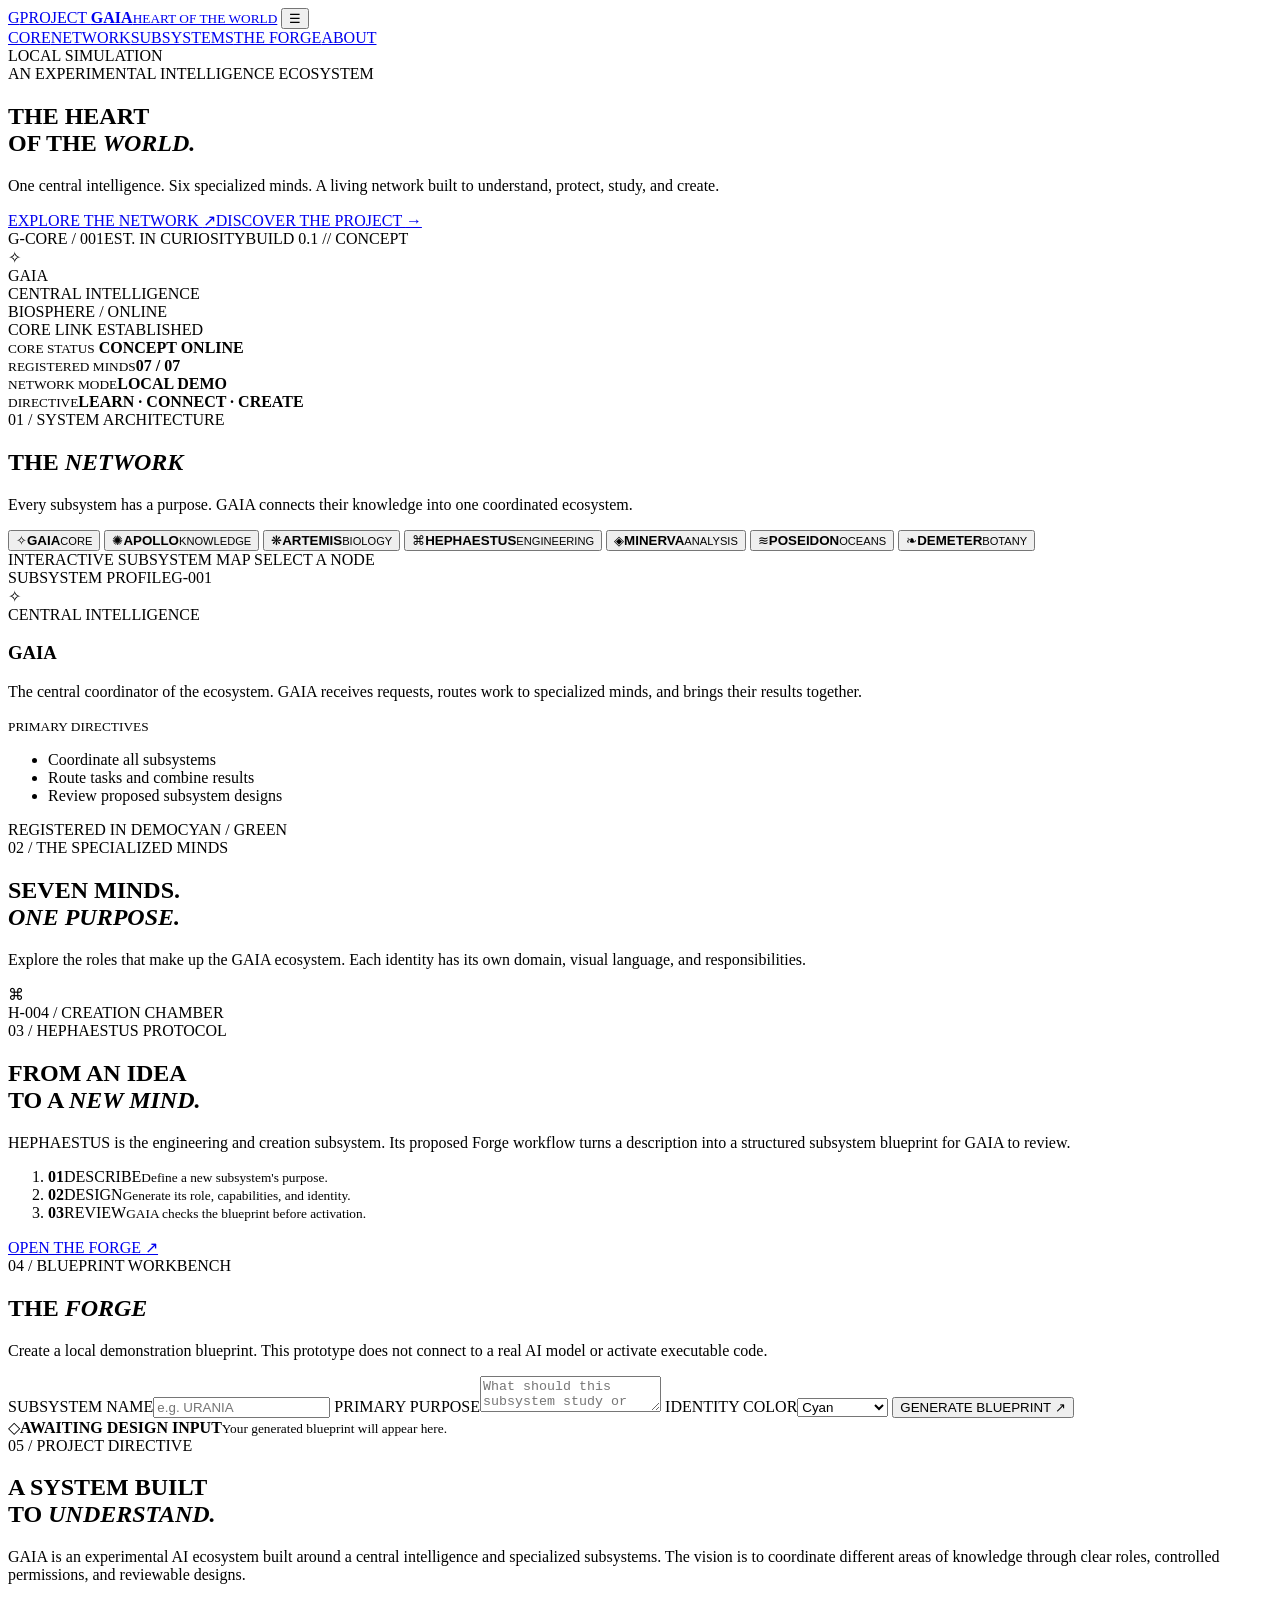
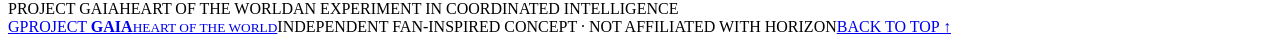
==== website/index.html @ 4f9da50a "Add GAIA immersive website interface" ====
<!doctype html>
<html lang="en">
<head>
  <meta charset="utf-8">
  <meta name="viewport" content="width=device-width, initial-scale=1">
  <meta name="theme-color" content="#07110f">
  <meta name="description" content="GAIA — Heart of the World. An experimental ecosystem of specialized artificial intelligences.">
  <title>GAIA // HEART OF THE WORLD</title>
  <link rel="stylesheet" href="styles.css">
</head>
<body>
  <div class="ambient ambient-a"></div><div class="ambient ambient-b"></div>
  <header class="topbar">
    <a class="brand" href="#home" aria-label="GAIA home"><span class="brand-mark">G</span><span>PROJECT <b>GAIA</b><small>HEART OF THE WORLD</small></span></a>
    <button class="menu-toggle" id="menuToggle" aria-label="Toggle navigation">☰</button>
    <nav id="nav">
      <a href="#core">CORE</a><a href="#network">NETWORK</a><a href="#subsystems">SUBSYSTEMS</a><a href="#forge">THE FORGE</a><a href="#about">ABOUT</a>
    </nav>
    <div class="top-status"><i></i> LOCAL SIMULATION</div>
  </header>

  <main id="home">
    <section class="hero">
      <div class="hero-copy">
        <div class="eyebrow"><span></span> AN EXPERIMENTAL INTELLIGENCE ECOSYSTEM</div>
        <h1>THE HEART<br>OF THE <em>WORLD.</em></h1>
        <p class="hero-text">One central intelligence. Six specialized minds. A living network built to understand, protect, study, and create.</p>
        <div class="hero-actions"><a class="btn btn-primary" href="#network">EXPLORE THE NETWORK <span>↗</span></a><a class="text-link" href="#about">DISCOVER THE PROJECT <span>→</span></a></div>
        <div class="hero-foot"><span>G-CORE / 001</span><span>EST. IN CURIOSITY</span><span>BUILD 0.1 // CONCEPT</span></div>
      </div>
      <div class="core-visual" id="core">
        <div class="orbit orbit-one"></div><div class="orbit orbit-two"></div><div class="orbit orbit-three"></div>
        <div class="core-rings"><div class="core-glyph">✧</div><div class="core-word">GAIA</div><div class="core-sub">CENTRAL INTELLIGENCE</div></div>
        <div class="orbit-label label-top">BIOSPHERE / ONLINE</div><div class="orbit-label label-bottom">CORE LINK ESTABLISHED</div>
        <span class="spark spark-one"></span><span class="spark spark-two"></span><span class="spark spark-three"></span>
      </div>
    </section>

    <section class="status-strip" aria-label="Demonstration status">
      <div><small>CORE STATUS</small><b><i class="live-dot"></i> CONCEPT ONLINE</b></div>
      <div><small>REGISTERED MINDS</small><b>07 <span>/ 07</span></b></div>
      <div><small>NETWORK MODE</small><b>LOCAL DEMO</b></div>
      <div><small>DIRECTIVE</small><b>LEARN · CONNECT · CREATE</b></div>
    </section>

    <section class="section network-section" id="network">
      <div class="section-heading"><div><div class="eyebrow">01 / SYSTEM ARCHITECTURE</div><h2>THE <em>NETWORK</em></h2></div><p>Every subsystem has a purpose. GAIA connects their knowledge into one coordinated ecosystem.</p></div>
      <div class="network-layout">
        <div class="network-map">
          <div class="network-lines"></div>
          <button class="node node-gaia selected" data-ai="gaia"><span class="node-symbol">✧</span><b>GAIA</b><small>CORE</small></button>
          <button class="node node-apollo" data-ai="apollo"><span class="node-symbol">✺</span><b>APOLLO</b><small>KNOWLEDGE</small></button>
          <button class="node node-artemis" data-ai="artemis"><span class="node-symbol">❋</span><b>ARTEMIS</b><small>BIOLOGY</small></button>
          <button class="node node-hephaestus" data-ai="hephaestus"><span class="node-symbol">⌘</span><b>HEPHAESTUS</b><small>ENGINEERING</small></button>
          <button class="node node-minerva" data-ai="minerva"><span class="node-symbol">◈</span><b>MINERVA</b><small>ANALYSIS</small></button>
          <button class="node node-poseidon" data-ai="poseidon"><span class="node-symbol">≋</span><b>POSEIDON</b><small>OCEANS</small></button>
          <button class="node node-demeter" data-ai="demeter"><span class="node-symbol">❧</span><b>DEMETER</b><small>BOTANY</small></button>
          <div class="map-caption">INTERACTIVE SUBSYSTEM MAP <span>SELECT A NODE</span></div>
        </div>
        <aside class="intel-panel" id="intelPanel">
          <div class="panel-top"><span>SUBSYSTEM PROFILE</span><span class="panel-index">G-001</span></div>
          <div class="profile-symbol" id="profileSymbol">✧</div>
          <div class="profile-kicker" id="profileKicker">CENTRAL INTELLIGENCE</div>
          <h3 id="profileName">GAIA</h3>
          <p id="profileDescription">The central coordinator of the ecosystem. GAIA receives requests, routes work to specialized minds, and brings their results together.</p>
          <div class="profile-divider"></div>
          <small class="cap-label">PRIMARY DIRECTIVES</small>
          <ul id="profileCapabilities"><li>Coordinate all subsystems</li><li>Route tasks and combine results</li><li>Review proposed subsystem designs</li></ul>
          <div class="panel-foot"><span><i class="live-dot"></i> REGISTERED IN DEMO</span><span id="profileColor">CYAN / GREEN</span></div>
        </aside>
      </div>
    </section>

    <section class="section roster-section" id="subsystems">
      <div class="section-heading"><div><div class="eyebrow">02 / THE SPECIALIZED MINDS</div><h2>SEVEN MINDS.<br><em>ONE PURPOSE.</em></h2></div><p>Explore the roles that make up the GAIA ecosystem. Each identity has its own domain, visual language, and responsibilities.</p></div>
      <div class="roster-grid" id="rosterGrid"></div>
    </section>

    <section class="forge-section" id="forge">
      <div class="forge-art"><div class="forge-ring"></div><div class="forge-core">⌘</div><div class="forge-tag">H-004 / CREATION CHAMBER</div></div>
      <div class="forge-copy"><div class="eyebrow">03 / HEPHAESTUS PROTOCOL</div><h2>FROM AN IDEA<br>TO A <em>NEW MIND.</em></h2>
        <p>HEPHAESTUS is the engineering and creation subsystem. Its proposed Forge workflow turns a description into a structured subsystem blueprint for GAIA to review.</p>
        <ol class="forge-steps"><li><b>01</b><span>DESCRIBE</span><small>Define a new subsystem's purpose.</small></li><li><b>02</b><span>DESIGN</span><small>Generate its role, capabilities, and identity.</small></li><li><b>03</b><span>REVIEW</span><small>GAIA checks the blueprint before activation.</small></li></ol>
        <a class="btn btn-primary" href="#forge-console">OPEN THE FORGE <span>↗</span></a>
      </div>
    </section>

    <section class="section forge-console-section" id="forge-console">
      <div class="section-heading"><div><div class="eyebrow">04 / BLUEPRINT WORKBENCH</div><h2>THE <em>FORGE</em></h2></div><p>Create a local demonstration blueprint. This prototype does not connect to a real AI model or activate executable code.</p></div>
      <form class="forge-form" id="forgeForm">
        <label>SUBSYSTEM NAME<input id="aiName" maxlength="28" placeholder="e.g. URANIA" required></label>
        <label>PRIMARY PURPOSE<textarea id="aiPurpose" maxlength="240" placeholder="What should this subsystem study or manage?" required></textarea></label>
        <label>IDENTITY COLOR<select id="aiColor"><option value="cyan">Cyan</option><option value="green">Emerald</option><option value="gold">Gold</option><option value="violet">Violet</option><option value="blue">Ocean blue</option><option value="copper">Copper</option></select></label>
        <button class="btn btn-primary" type="submit">GENERATE BLUEPRINT <span>↗</span></button>
      </form>
      <div class="blueprint" id="blueprint"><div class="blueprint-empty"><span>◇</span><b>AWAITING DESIGN INPUT</b><small>Your generated blueprint will appear here.</small></div></div>
    </section>

    <section class="section about-section" id="about"><div class="eyebrow">05 / PROJECT DIRECTIVE</div><h2>A SYSTEM BUILT<br>TO <em>UNDERSTAND.</em></h2><p>GAIA is an experimental AI ecosystem built around a central intelligence and specialized subsystems. The vision is to coordinate different areas of knowledge through clear roles, controlled permissions, and reviewable designs.</p><div class="about-note"><span>PROJECT GAIA</span><span>HEART OF THE WORLD</span><span>AN EXPERIMENT IN COORDINATED INTELLIGENCE</span></div></section>
  </main>
  <footer><a class="brand" href="#home"><span class="brand-mark">G</span><span>PROJECT <b>GAIA</b><small>HEART OF THE WORLD</small></span></a><span>INDEPENDENT FAN-INSPIRED CONCEPT · NOT AFFILIATED WITH HORIZON</span><a href="#home">BACK TO TOP ↑</a></footer>
  <script src="app.js"></script>
</body>
</html>
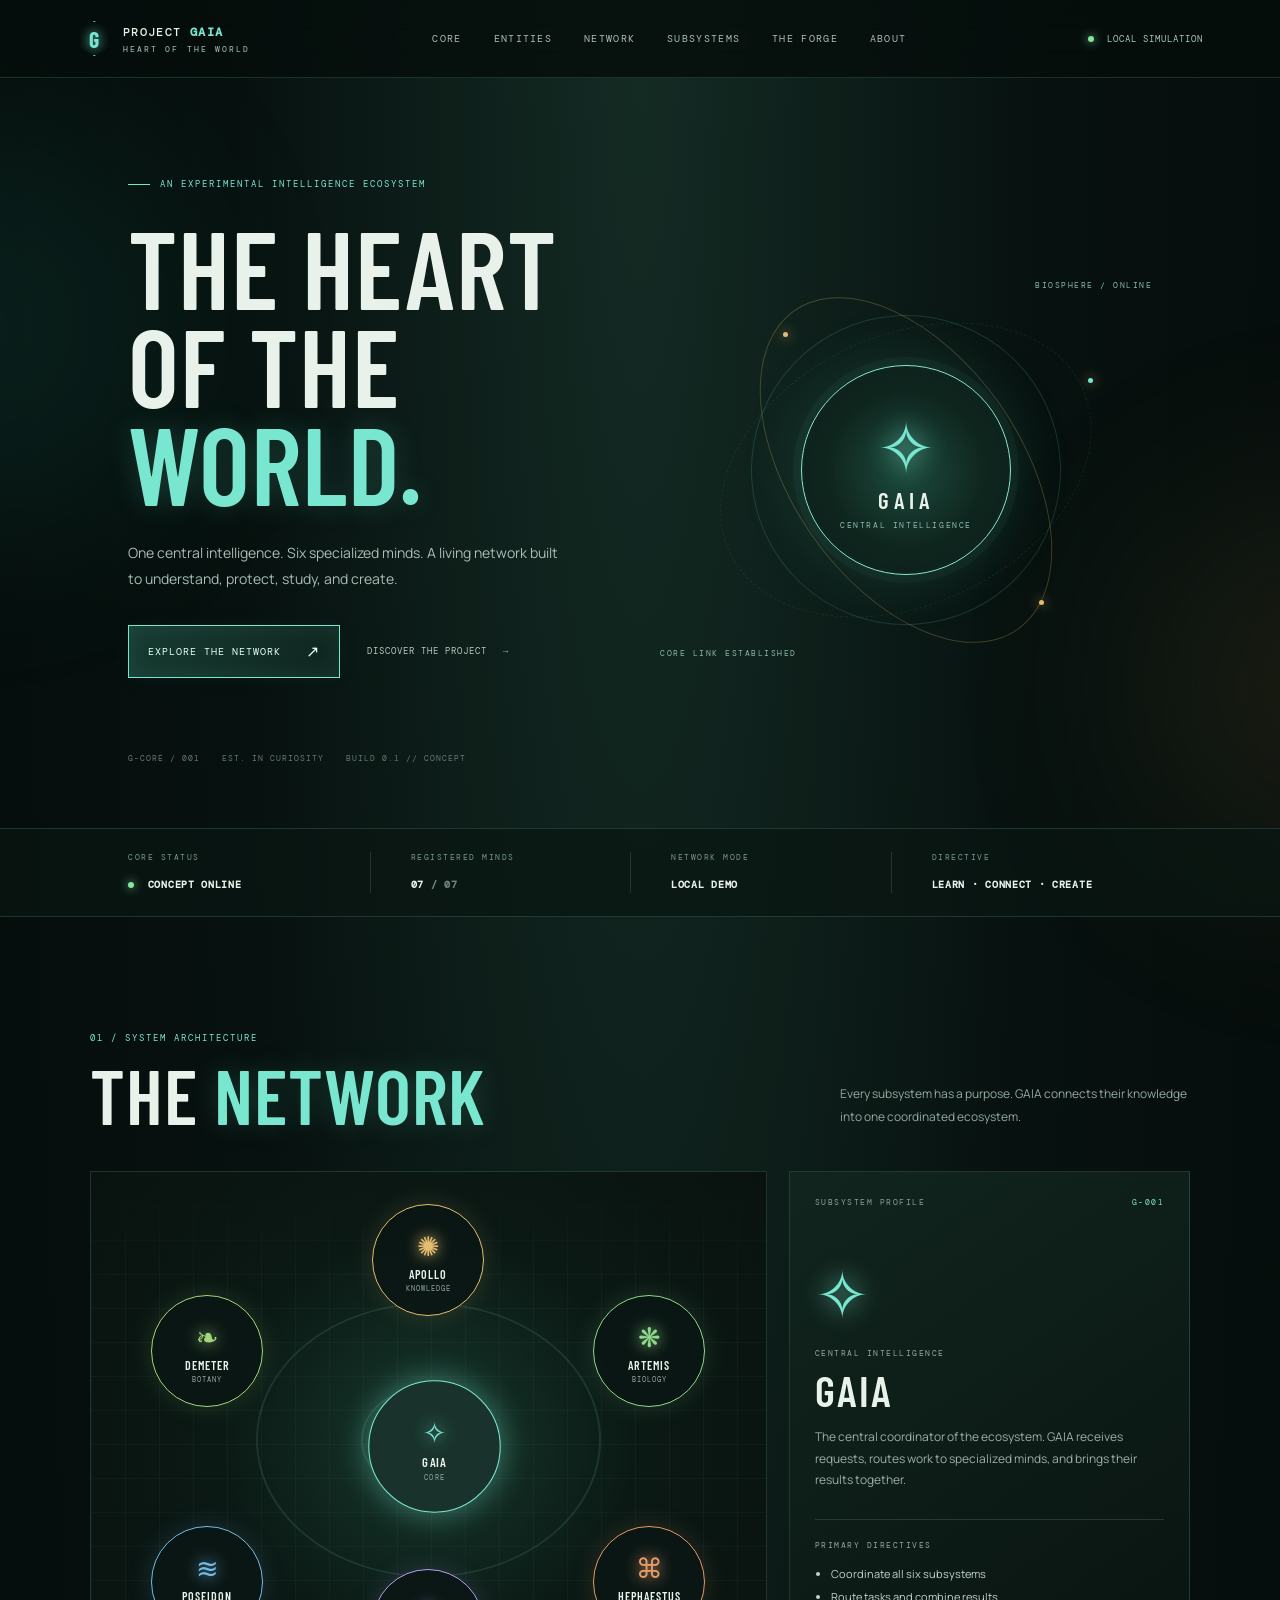
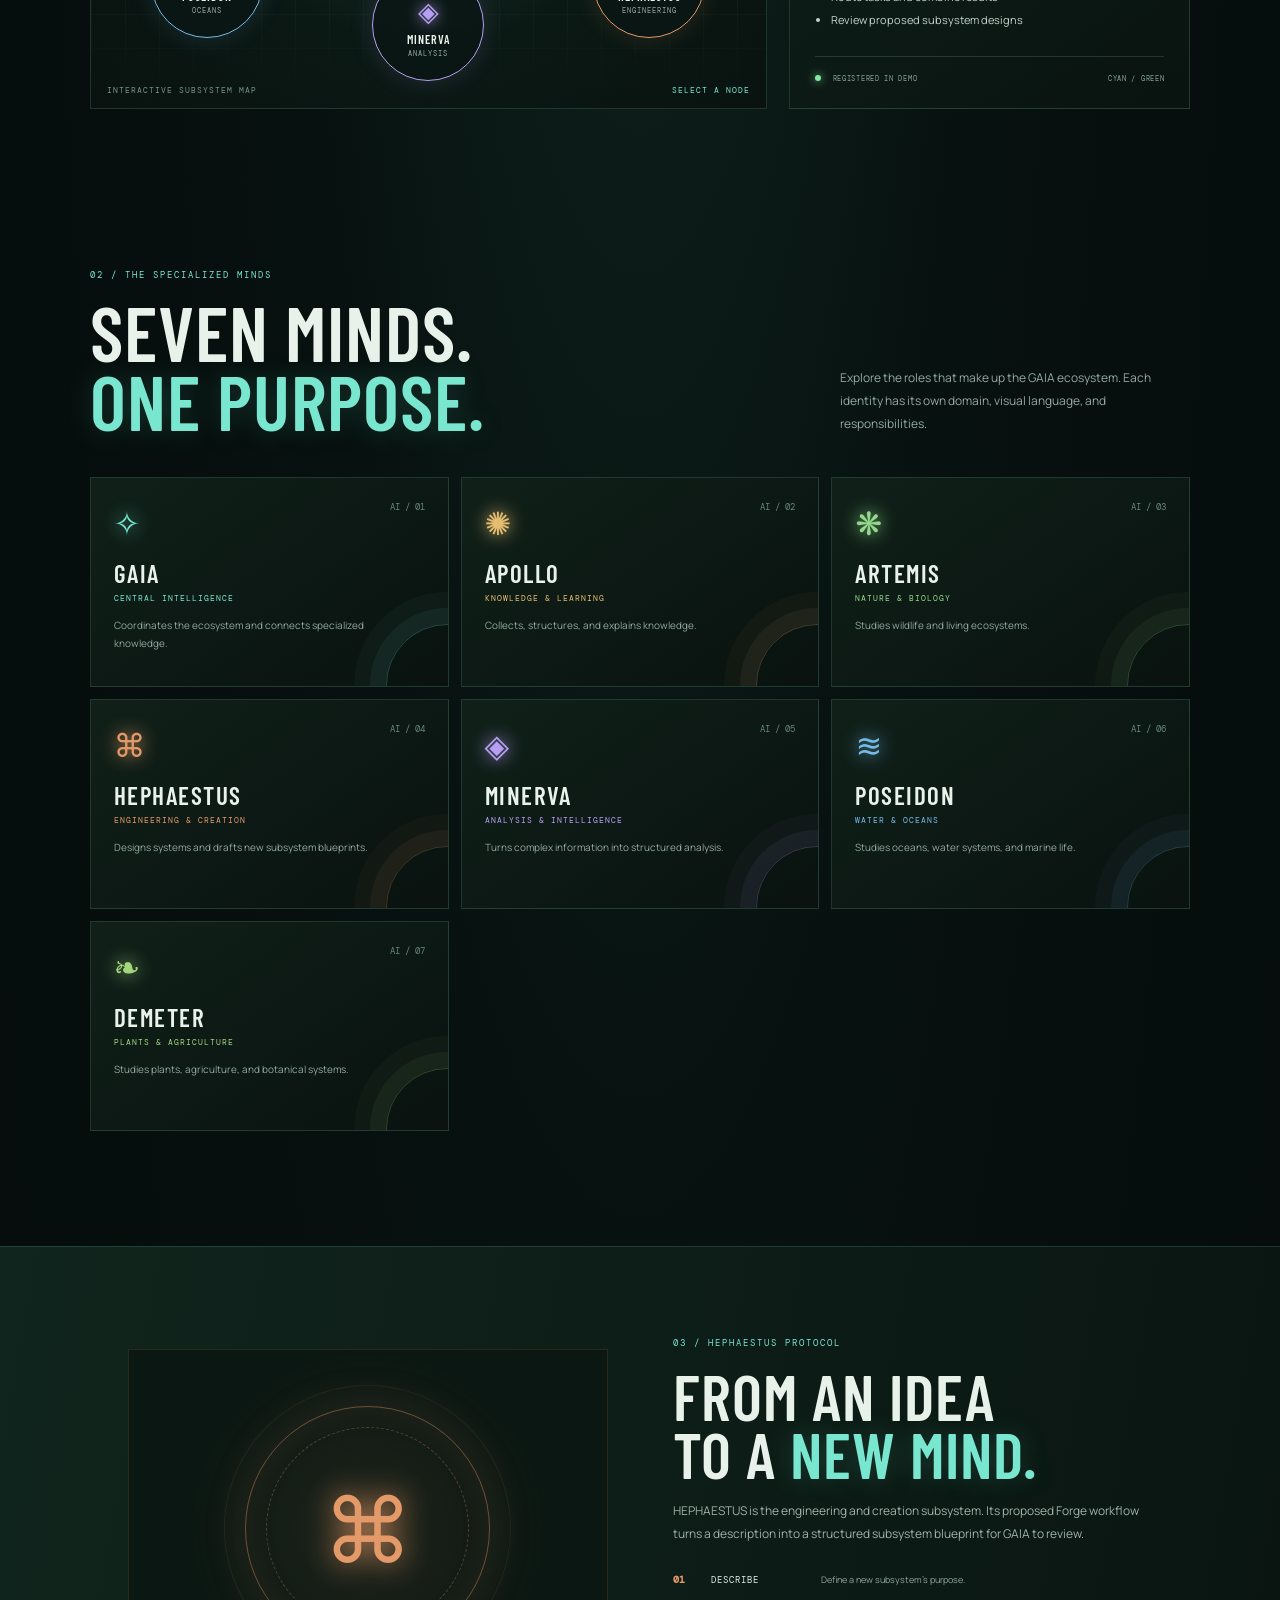
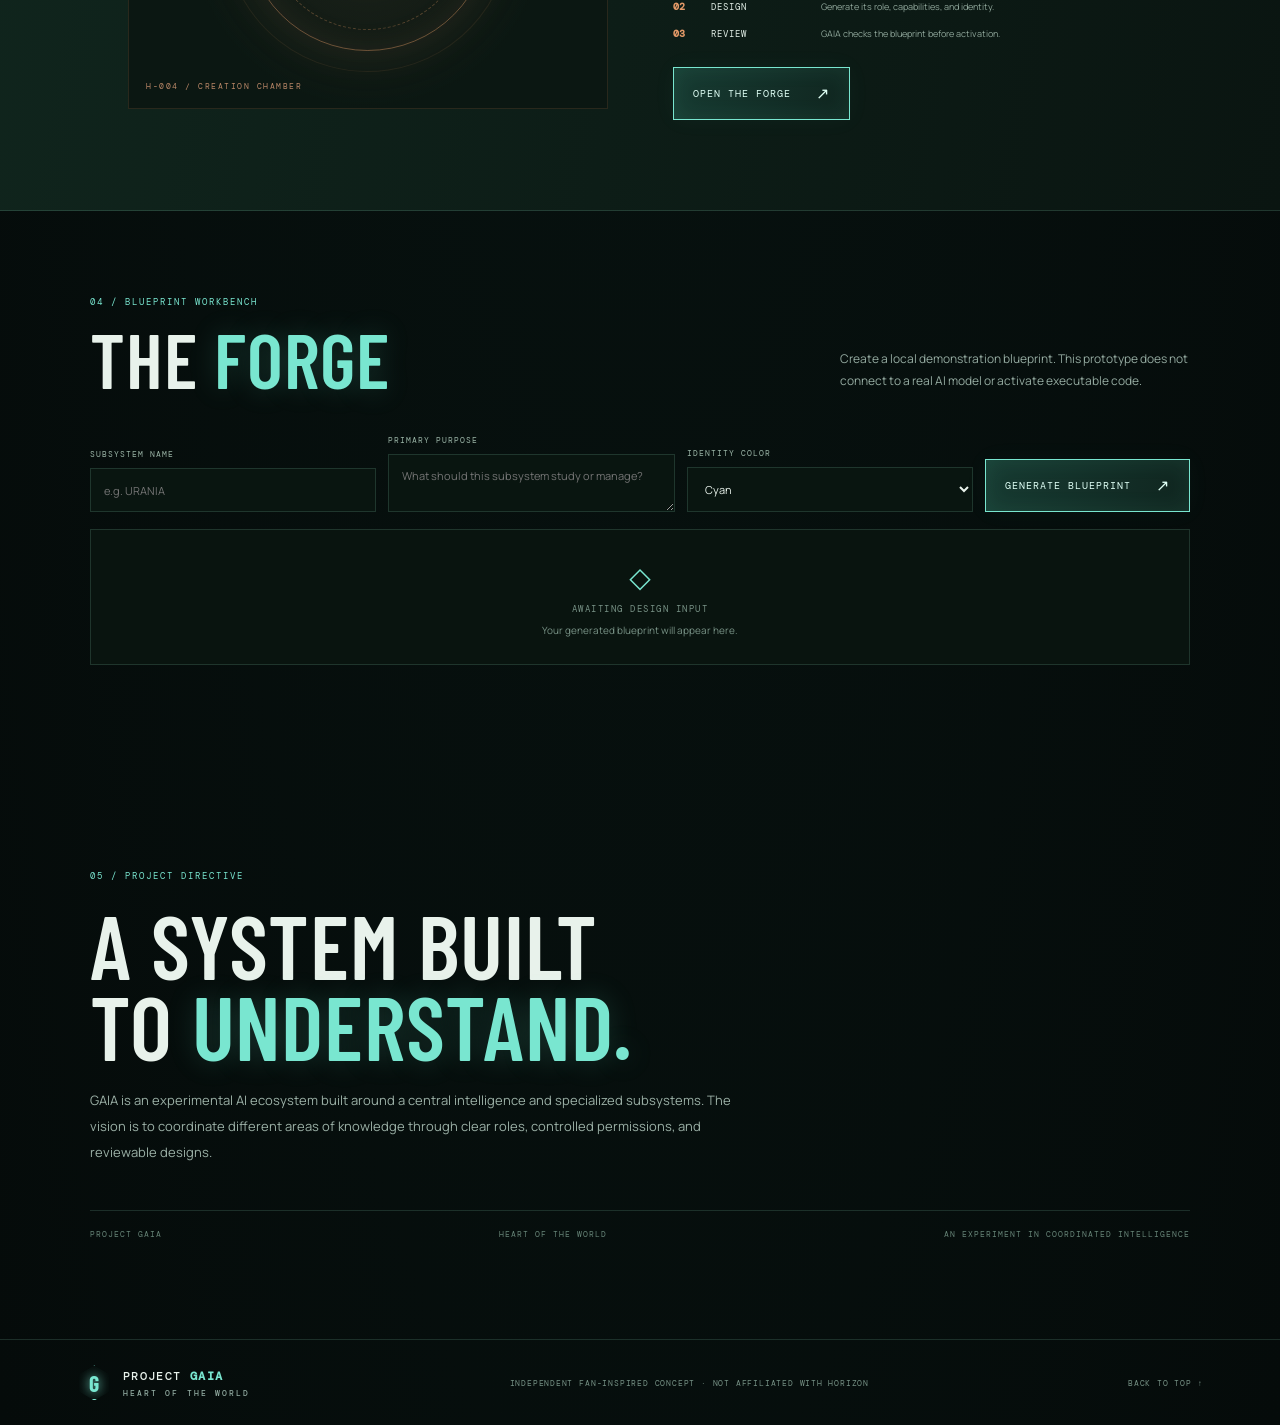
==== commit f87a650b: "Link entity registry from GAIA command center" ====
--- a/website/index.html
+++ b/website/index.html
@@ -14,7 +14,7 @@
     <a class="brand" href="#home" aria-label="GAIA home"><span class="brand-mark">G</span><span>PROJECT <b>GAIA</b><small>HEART OF THE WORLD</small></span></a>
     <button class="menu-toggle" id="menuToggle" aria-label="Toggle navigation">☰</button>
     <nav id="nav">
-      <a href="#core">CORE</a><a href="#network">NETWORK</a><a href="#subsystems">SUBSYSTEMS</a><a href="#forge">THE FORGE</a><a href="#about">ABOUT</a>
+      <a href="#core">CORE</a><a href="entities.html">ENTITIES</a><a href="#network">NETWORK</a><a href="#subsystems">SUBSYSTEMS</a><a href="#forge">THE FORGE</a><a href="#about">ABOUT</a>
     </nav>
     <div class="top-status"><i></i> LOCAL SIMULATION</div>
   </header>
--- a/website/styles.css
+++ b/website/styles.css
@@ -0,0 +1,14 @@
+@import url('https://fonts.googleapis.com/css2?family=Barlow+Condensed:wght@400;500;600;700;800&family=DM+Mono:wght@400;500&family=Manrope:wght@400;500;600;700;800&display=swap');
+:root{--bg:#07110f;--panel:#0c1916;--line:rgba(135,205,179,.18);--muted:#91aaa0;--text:#e8f2eb;--cyan:#79e6d0;--green:#91d98b;--gold:#e5bd70;--violet:#b7a0f3;--blue:#76bce8;--copper:#e49a68}
+*{box-sizing:border-box}html{scroll-behavior:smooth;scroll-padding-top:90px}body{margin:0;background:radial-gradient(ellipse at 50% 0%,#142b24 0%,var(--bg) 45%,#050b0a 100%);color:var(--text);font-family:Manrope,system-ui,sans-serif;overflow-x:hidden}a{color:inherit;text-decoration:none}button,input,textarea,select{font:inherit}.ambient{position:fixed;pointer-events:none;width:380px;height:380px;border-radius:50%;filter:blur(110px);opacity:.12;z-index:-1}.ambient-a{background:#28b69c;top:15%;left:-220px}.ambient-b{background:#b08c48;right:-240px;top:55%}.topbar{height:78px;padding:0 clamp(18px,6vw,90px);display:flex;align-items:center;justify-content:space-between;border-bottom:1px solid var(--line);background:rgba(5,14,12,.82);backdrop-filter:blur(16px);position:sticky;top:0;z-index:20}.brand{display:flex;align-items:center;gap:11px;font:500 12px 'DM Mono',monospace;letter-spacing:1.4px}.brand b{color:var(--cyan)}.brand small{display:block;font-size:8px;color:var(--muted);letter-spacing:2.1px;margin-top:4px}.brand-mark{width:35px;height:35px;border:1px solid var(--cyan);color:var(--cyan);display:grid;place-items:center;clip-path:polygon(50% 0,93% 25%,93% 75%,50% 100%,7% 75%,7% 25%);font:700 22px 'Barlow Condensed';text-shadow:0 0 12px var(--cyan)}nav{display:flex;gap:clamp(14px,2.5vw,36px)}nav a,.top-status,.eyebrow,.hero-foot,.status-strip small,.status-strip b,.panel-top,.cap-label,.panel-foot,.map-caption,.forge-tag,.forge-steps,.about-note,footer>span,footer>a:last-child{font-family:'DM Mono',monospace}nav a{font-size:10px;letter-spacing:1.3px;color:#a9beb4;transition:.2s}nav a:hover,.text-link:hover{color:var(--cyan)}.top-status{font-size:9px;color:#a8c7b9;letter-spacing:1px}.top-status i,.live-dot{display:inline-block;width:6px;height:6px;border-radius:50%;background:#85e6a0;box-shadow:0 0 10px #85e6a0;margin-right:7px}.menu-toggle{display:none;background:none;color:var(--cyan);border:1px solid var(--line);padding:8px 11px}
+.hero{min-height:620px;padding:100px clamp(22px,10vw,150px) 65px;display:grid;grid-template-columns:1fr 1fr;align-items:center;gap:40px;max-width:1500px;margin:auto}.eyebrow{font-size:9px;letter-spacing:2px;color:var(--cyan);display:flex;align-items:center;gap:10px}.eyebrow>span{width:22px;height:1px;background:var(--cyan)}h1,h2,h3,p{margin-top:0}h1,h2{font-family:'Barlow Condensed',sans-serif;font-weight:600;letter-spacing:1px;line-height:.9}h1{font-size:clamp(65px,8.5vw,120px);margin:28px 0}h1 em,h2 em{font-style:normal;color:var(--cyan);text-shadow:0 0 28px #65d8bd35}.hero-text{max-width:440px;color:#a9bdb4;font-size:14px;line-height:1.9}.hero-actions{display:flex;align-items:center;gap:27px;margin-top:32px;flex-wrap:wrap}.btn{display:inline-flex;align-items:center;gap:25px;padding:15px 19px;border:1px solid var(--cyan);font:10px 'DM Mono',monospace;letter-spacing:1px;cursor:pointer;transition:.25s}.btn-primary{background:linear-gradient(110deg,#173b32,#10251f);color:#dffff5;box-shadow:inset 0 0 22px #58d5b31a,0 0 24px #58d5b30b}.btn:hover{background:#1e4b3e;box-shadow:0 0 25px #65d8bd30;transform:translateY(-2px)}.btn span{font-size:16px}.text-link{font:9px 'DM Mono';letter-spacing:1px;color:#b5c9bf}.text-link span{color:var(--cyan);padding-left:8px}.hero-foot{display:flex;gap:22px;margin-top:75px;color:#617b70;font-size:8px;letter-spacing:1px;flex-wrap:wrap}
+.core-visual{height:420px;display:grid;place-items:center;position:relative}.orbit{position:absolute;border:1px solid #75d9be2b;border-radius:50%;transform:rotate(-25deg)}.orbit-one{width:310px;height:310px}.orbit-two{width:390px;height:230px;border-color:#d5b46d45;transform:rotate(55deg)}.orbit-three{width:270px;height:390px;transform:rotate(65deg);border-style:dashed;opacity:.6}.core-rings{width:210px;height:210px;border:1px solid #8ce9d1;outline:8px solid #70d9bd0b;border-radius:50%;display:flex;flex-direction:column;align-items:center;justify-content:center;background:radial-gradient(circle,#1d4b3d 0%,#0b1b16 68%);box-shadow:0 0 65px #4de2bd26,inset 0 0 35px #6de4c31a;z-index:2}.core-glyph{font-size:70px;color:var(--cyan);line-height:1;text-shadow:0 0 25px var(--cyan)}.core-word{font:600 23px 'Barlow Condensed';letter-spacing:5px;margin-top:5px}.core-sub{font:8px 'DM Mono';letter-spacing:1.6px;color:#8dbbae;margin-top:6px}.orbit-label{position:absolute;font:8px 'DM Mono';letter-spacing:1.5px;color:#8bb7a7}.label-top{top:20px;right:0}.label-bottom{bottom:22px;left:0}.spark{position:absolute;width:5px;height:5px;background:var(--gold);border-radius:50%;box-shadow:0 0 12px var(--gold)}.spark-one{top:17%;left:25%}.spark-two{bottom:18%;right:22%}.spark-three{top:28%;right:12%;background:var(--cyan)}
+.status-strip{border-block:1px solid var(--line);display:grid;grid-template-columns:repeat(4,1fr);padding:23px clamp(22px,10vw,150px);background:#0a1713b8;gap:18px}.status-strip div{border-right:1px solid var(--line);padding-left:22px}.status-strip div:first-child{padding-left:0}.status-strip div:last-child{border:0}.status-strip small{display:block;font-size:8px;color:#79988a;letter-spacing:1.5px;margin-bottom:9px}.status-strip b{font-size:10px;letter-spacing:.7px}.status-strip b span{color:#71877e}
+.section{max-width:1300px;margin:auto;padding:115px clamp(22px,7vw,90px)}.section-heading{display:flex;justify-content:space-between;align-items:end;gap:30px;margin-bottom:42px}.section-heading h2,.forge-copy h2,.about-section h2{font-size:clamp(48px,6vw,78px);margin:16px 0 0}.section-heading>p{max-width:350px;color:#94aaa0;font-size:12px;line-height:1.9;margin:0}.network-layout{display:grid;grid-template-columns:1.35fr .8fr;gap:22px}.network-map{min-height:520px;position:relative;border:1px solid var(--line);background:radial-gradient(circle at center,#16372b 0%,#0b1915 48%,#09120f 100%);overflow:hidden}.network-map:before{content:"";position:absolute;inset:0;background-image:linear-gradient(#9bdfbd0a 1px,transparent 1px),linear-gradient(90deg,#9bdfbd0a 1px,transparent 1px);background-size:34px 34px;mask-image:linear-gradient(transparent,#000 20%,#000 80%,transparent)}.network-lines{position:absolute;inset:15%;background:repeating-radial-gradient(ellipse at center,transparent 0 65px,#7dd8bd20 66px 67px,transparent 68px 105px);border-radius:50%}.node{position:absolute;z-index:2;width:112px;height:112px;border:1px solid var(--node);border-radius:50%;background:#0a1714e8;color:var(--text);display:flex;flex-direction:column;align-items:center;justify-content:center;gap:3px;cursor:pointer;box-shadow:0 0 24px color-mix(in srgb,var(--node),transparent 85%);transition:.25s}.node:hover,.node.selected{background:color-mix(in srgb,var(--node),#08130f 85%);box-shadow:0 0 30px color-mix(in srgb,var(--node),transparent 55%);transform:scale(1.06)}.node-symbol{font-size:27px;color:var(--node);text-shadow:0 0 15px var(--node)}.node b{font:600 12px 'Barlow Condensed';letter-spacing:1px}.node small{font:7px 'DM Mono';letter-spacing:1px;color:#94aaa0}.node-gaia{--node:var(--cyan);left:calc(50% - 56px);top:calc(50% - 56px);width:125px;height:125px}.node-apollo{--node:var(--gold);left:calc(50% - 56px);top:6%}.node-artemis{--node:var(--green);right:9%;top:23%}.node-hephaestus{--node:var(--copper);right:9%;bottom:13%}.node-minerva{--node:var(--violet);left:calc(50% - 56px);bottom:5%}.node-poseidon{--node:var(--blue);left:9%;bottom:13%}.node-demeter{--node:#a4d77c;left:9%;top:23%}.map-caption{position:absolute;bottom:13px;left:16px;right:16px;display:flex;justify-content:space-between;font-size:8px;letter-spacing:1px;color:#739487}.map-caption span{color:var(--cyan)}.intel-panel{border:1px solid var(--line);background:linear-gradient(145deg,#11251e,#09130f);padding:25px;display:flex;flex-direction:column;min-height:520px}.panel-top{font-size:8px;letter-spacing:1.5px;color:#86a497;display:flex;justify-content:space-between}.panel-index{color:var(--cyan)}.profile-symbol{font-size:65px;color:var(--cyan);margin:42px 0 10px;text-shadow:0 0 25px currentColor}.profile-kicker,.cap-label{font:8px 'DM Mono';letter-spacing:1.5px;color:#91a99e}.intel-panel h3{font:600 43px 'Barlow Condensed';letter-spacing:2px;margin:6px 0 10px}.intel-panel>p{font-size:12px;color:#9bb0a6;line-height:1.8}.profile-divider{height:1px;background:var(--line);margin:16px 0 20px}.intel-panel ul{padding-left:16px;color:#c2d4ca;font-size:11px;line-height:2.1;margin:12px 0 25px}.panel-foot{margin-top:auto;border-top:1px solid var(--line);padding-top:17px;display:flex;justify-content:space-between;gap:8px;font-size:7px;letter-spacing:.7px;color:#85a397}
+.roster-section{padding-top:45px}.roster-grid{display:grid;grid-template-columns:repeat(3,1fr);gap:12px}.ai-card{--accent:var(--cyan);position:relative;border:1px solid var(--line);background:linear-gradient(145deg,#102019,#09120f);padding:23px;min-height:210px;cursor:pointer;transition:.25s;overflow:hidden}.ai-card:after{content:"";position:absolute;width:120px;height:120px;border:1px solid color-mix(in srgb,var(--accent),transparent 75%);border-radius:50%;right:-60px;bottom:-60px;box-shadow:0 0 0 16px color-mix(in srgb,var(--accent),transparent 94%),0 0 0 32px color-mix(in srgb,var(--accent),transparent 97%)}.ai-card:hover{border-color:var(--accent);transform:translateY(-4px);background:#12271e}.ai-card .card-symbol{font-size:32px;color:var(--accent);text-shadow:0 0 18px var(--accent)}.ai-card .card-number{float:right;font:9px 'DM Mono';color:#68877a}.ai-card h3{font:600 25px 'Barlow Condensed';letter-spacing:1.5px;margin:13px 0 5px}.ai-card .card-role{font:8px 'DM Mono';letter-spacing:1px;color:var(--accent)}.ai-card p{font-size:10px;line-height:1.8;color:#91a99e;margin:13px 0 0;max-width:280px}
+.forge-section{border-block:1px solid var(--line);background:linear-gradient(100deg,#10251d,#0a1511);padding:90px clamp(22px,10vw,150px);display:grid;grid-template-columns:1fr 1fr;align-items:center;gap:65px}.forge-art{height:360px;display:grid;place-items:center;position:relative;border:1px solid #d98c5a25;background:radial-gradient(circle,#412a1d55,#0b1712 60%)}.forge-ring{position:absolute;width:245px;height:245px;border:1px solid #e49a6870;border-radius:50%;box-shadow:0 0 50px #e49a6818,inset 0 0 30px #e49a6818}.forge-ring:before,.forge-ring:after{content:"";position:absolute;inset:20px;border:1px dashed #e49a684d;border-radius:50%;transform:rotate(45deg)}.forge-ring:after{inset:-22px;border-style:solid;opacity:.3;transform:rotate(-30deg)}.forge-core{font-size:90px;color:var(--copper);text-shadow:0 0 30px #e49a68;z-index:1}.forge-tag{position:absolute;bottom:17px;left:17px;color:#b98767;font-size:8px;letter-spacing:1.5px}.forge-copy h2{font-size:clamp(48px,5vw,70px);margin:18px 0}.forge-copy>p{font-size:12px;line-height:1.9;color:#9eb3a8;max-width:490px}.forge-steps{list-style:none;padding:0;margin:27px 0;display:grid;gap:14px}.forge-steps li{display:grid;grid-template-columns:28px 100px 1fr;align-items:center;gap:10px}.forge-steps b{color:var(--copper);font-size:10px}.forge-steps span{font-size:9px;color:#e1eee6;letter-spacing:1px}.forge-steps small{font:9px Manrope;color:#8fa69a}
+.forge-console-section{padding-top:85px}.forge-form{display:grid;grid-template-columns:1fr 1fr 1fr auto;gap:12px;align-items:end}.forge-form label{display:grid;gap:9px;font:8px 'DM Mono';letter-spacing:1px;color:#9bb5a7}.forge-form input,.forge-form textarea,.forge-form select{width:100%;background:#091510;border:1px solid var(--line);color:var(--text);padding:13px;outline:none;font:11px Manrope;min-height:44px}.forge-form textarea{resize:vertical;min-height:44px}.forge-form input:focus,.forge-form textarea:focus,.forge-form select:focus{border-color:var(--cyan)}.forge-form .btn{white-space:nowrap}.blueprint{margin-top:17px;border:1px solid var(--line);background:#09140f;min-height:135px;padding:22px}.blueprint-empty{display:flex;flex-direction:column;align-items:center;justify-content:center;min-height:90px;color:#789286;gap:8px}.blueprint-empty span{font-size:28px;color:var(--cyan)}.blueprint-empty b{font:9px 'DM Mono';letter-spacing:1.5px}.blueprint-empty small{font-size:10px}.blueprint-result{display:grid;grid-template-columns:1fr 2fr;gap:20px}.blueprint-result h3{font:600 26px 'Barlow Condensed';margin:6px 0;color:var(--cyan)}.blueprint-result p,.blueprint-result li{font-size:11px;color:#a9bdb3;line-height:1.8}.blueprint-result ul{margin:5px 0;padding-left:17px}.blueprint-result small{font:8px 'DM Mono';color:#7b998b;letter-spacing:1px}
+.about-section{padding-top:90px;padding-bottom:100px}.about-section h2{font-size:clamp(55px,7vw,90px);margin:22px 0}.about-section>p{max-width:650px;color:#9bb0a6;font-size:13px;line-height:2}.about-note{border-top:1px solid var(--line);margin-top:45px;padding-top:18px;display:flex;justify-content:space-between;gap:12px;color:#668477;font-size:8px;letter-spacing:1px}footer{border-top:1px solid var(--line);padding:25px clamp(22px,6vw,90px);display:flex;align-items:center;justify-content:space-between;gap:20px}footer>span,footer>a:last-child{font-size:8px;color:#769185;letter-spacing:.8px}
+@media(max-width:900px){.hero{padding-top:75px;grid-template-columns:1fr}.hero-copy{text-align:center}.hero-copy .eyebrow,.hero-actions{justify-content:center}.hero-text{margin:auto}.hero-foot{justify-content:center;margin-top:40px}.core-visual{height:370px}.network-layout{grid-template-columns:1fr}.intel-panel{min-height:430px}.roster-grid{grid-template-columns:repeat(2,1fr)}.forge-section{grid-template-columns:1fr;gap:35px}.forge-art{height:280px}.forge-form{grid-template-columns:1fr 1fr}.forge-form .btn{align-self:end}.section-heading{align-items:start;flex-direction:column}.section-heading>p{max-width:550px}}
+@media(max-width:600px){.topbar{height:66px}.menu-toggle{display:block}nav{display:none;position:absolute;top:65px;left:0;right:0;background:#08130f;padding:20px;flex-direction:column;border-bottom:1px solid var(--line)}nav.open{display:flex}.top-status{display:none}.hero{padding:70px 20px 45px;min-height:0}.hero-copy .eyebrow{font-size:7px;letter-spacing:1px}h1{font-size:68px;margin:25px 0}.hero-text{font-size:12px}.hero-actions{gap:18px}.hero-foot{gap:12px;font-size:7px}.core-visual{height:315px;transform:scale(.88);margin:-5px 0}.orbit-one{width:260px;height:260px}.orbit-two{width:320px;height:190px}.orbit-three{height:320px}.core-rings{width:180px;height:180px}.status-strip{grid-template-columns:1fr 1fr;padding:20px}.status-strip div{padding:8px 10px;border:0}.status-strip div:first-child{padding-left:10px}.status-strip b{font-size:9px}.section{padding:75px 18px}.section-heading h2,.forge-copy h2{font-size:54px}.network-map{min-height:410px}.node{width:85px;height:85px}.node-gaia{width:98px;height:98px;left:calc(50% - 49px);top:calc(50% - 49px)}.node-apollo{left:calc(50% - 42px);top:5%}.node-minerva{left:calc(50% - 42px);bottom:5%}.node-artemis{right:2%;top:25%}.node-hephaestus{right:2%;bottom:17%}.node-poseidon{left:2%;bottom:17%}.node-demeter{left:2%;top:25%}.node-symbol{font-size:21px}.node b{font-size:10px}.node small{font-size:6px}.map-caption{font-size:6px}.intel-panel{padding:20px;min-height:420px}.roster-grid{grid-template-columns:1fr}.ai-card{min-height:175px}.forge-section{padding:65px 20px}.forge-art{height:240px}.forge-ring{width:190px;height:190px}.forge-form{grid-template-columns:1fr}.forge-form .btn{width:100%;justify-content:space-between}.blueprint-result{grid-template-columns:1fr}.about-note{flex-direction:column}.about-section{padding-block:70px}footer{flex-wrap:wrap}footer>span{order:3;width:100%;line-height:1.6}}
+@media(prefers-reduced-motion:reduce){*,*:before,*:after{scroll-behavior:auto!important;transition:none!important;animation:none!important}}
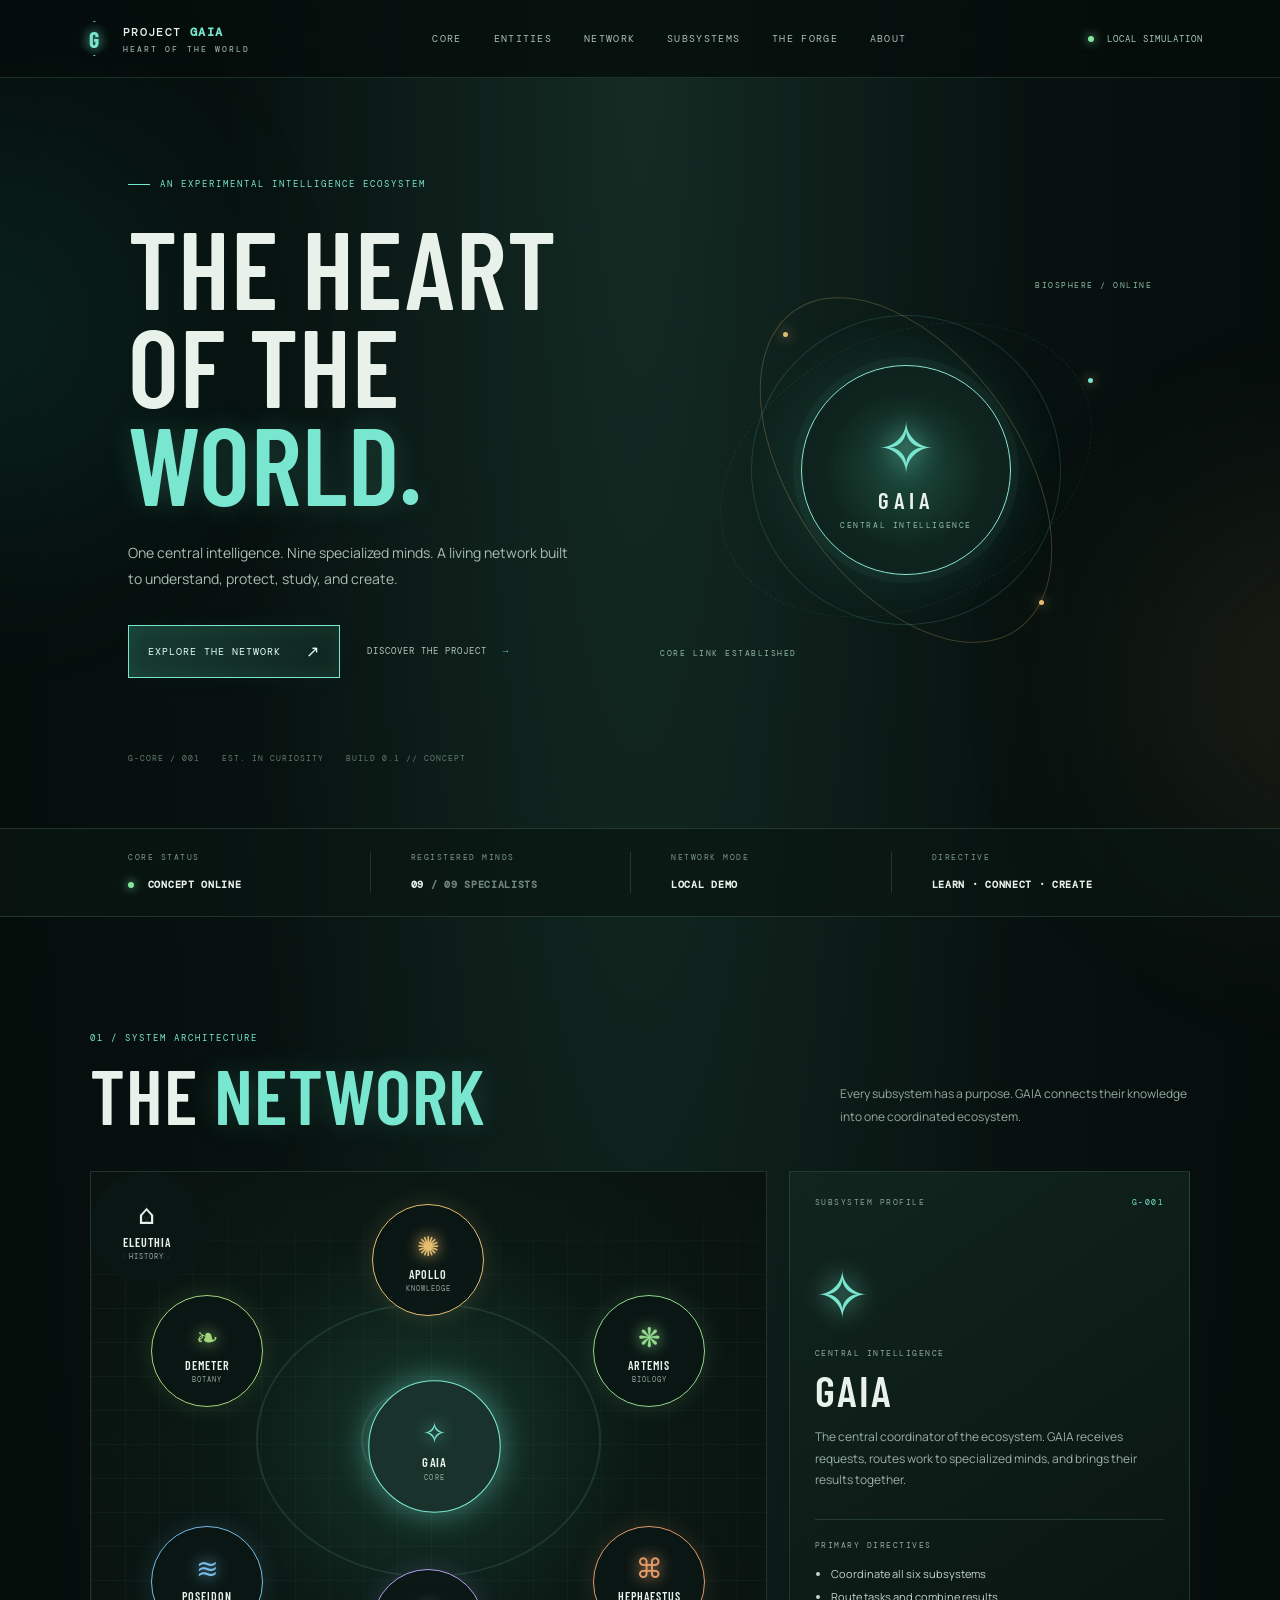
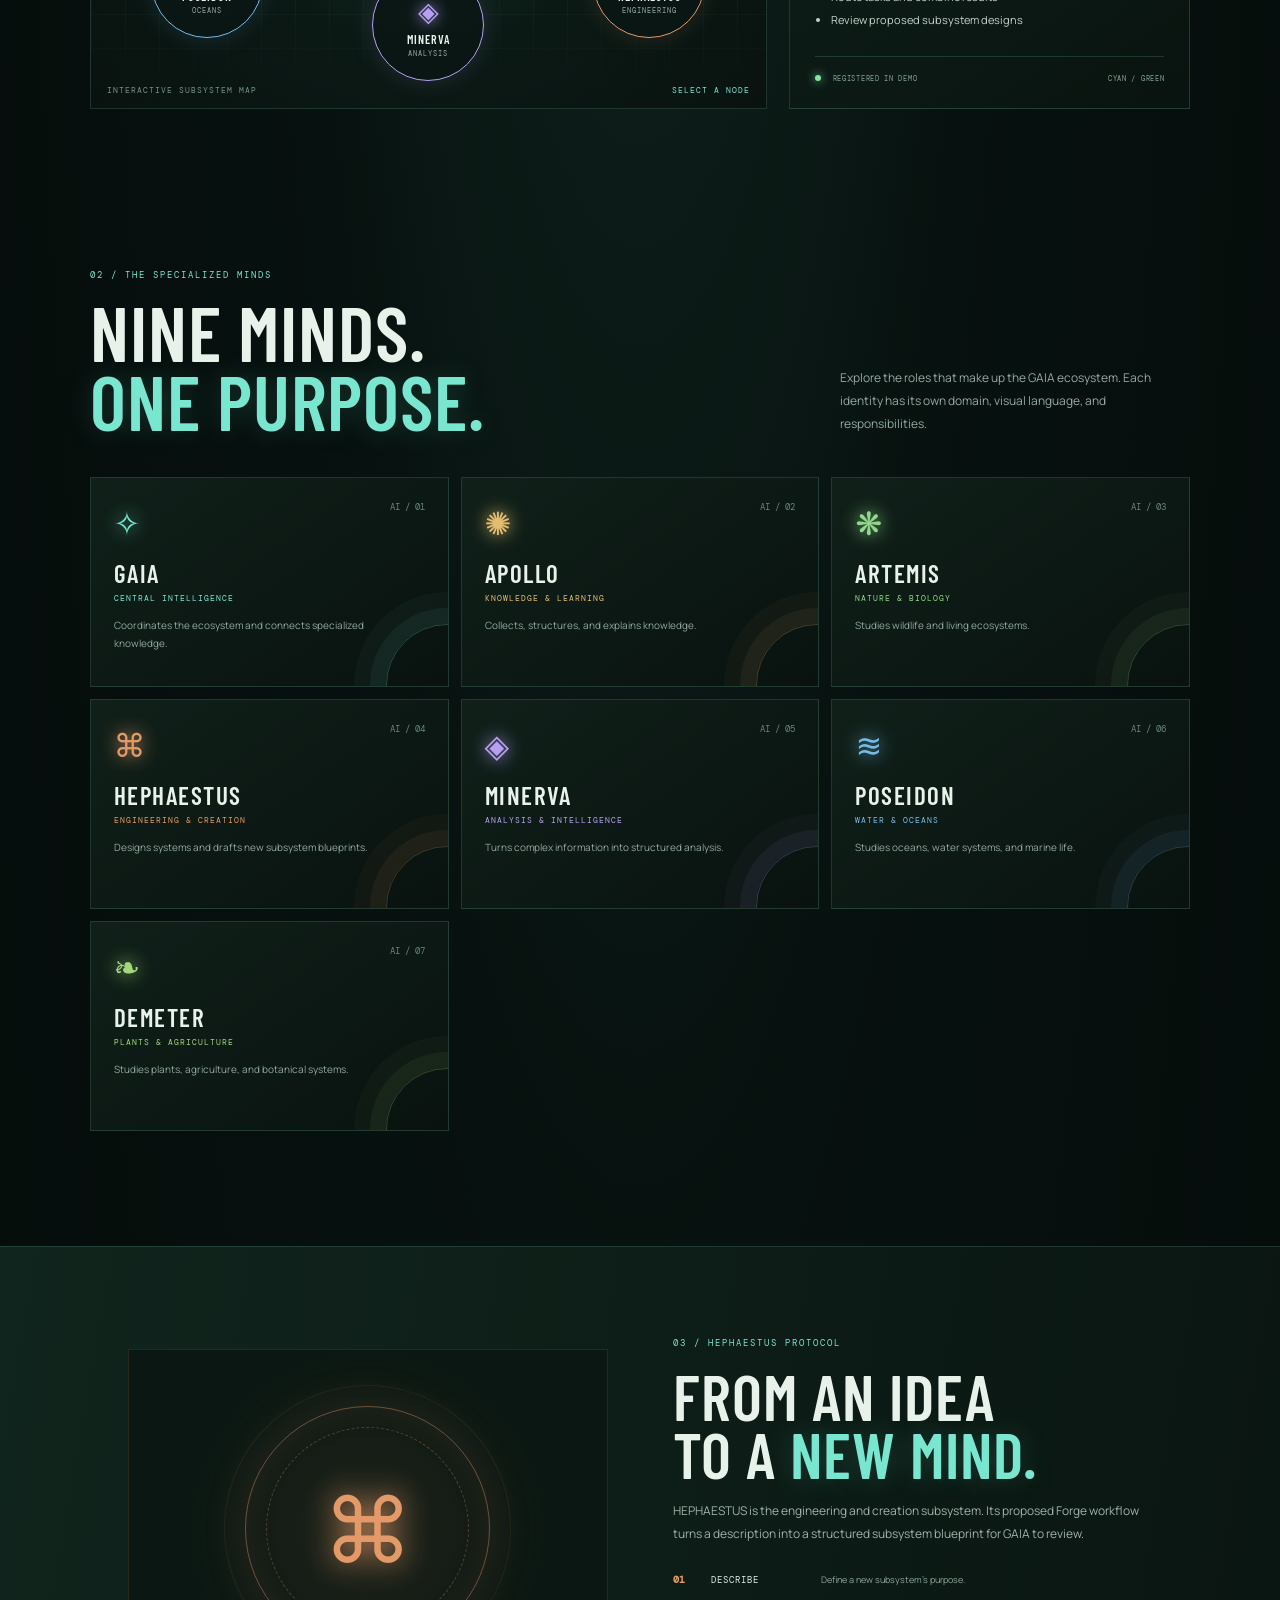
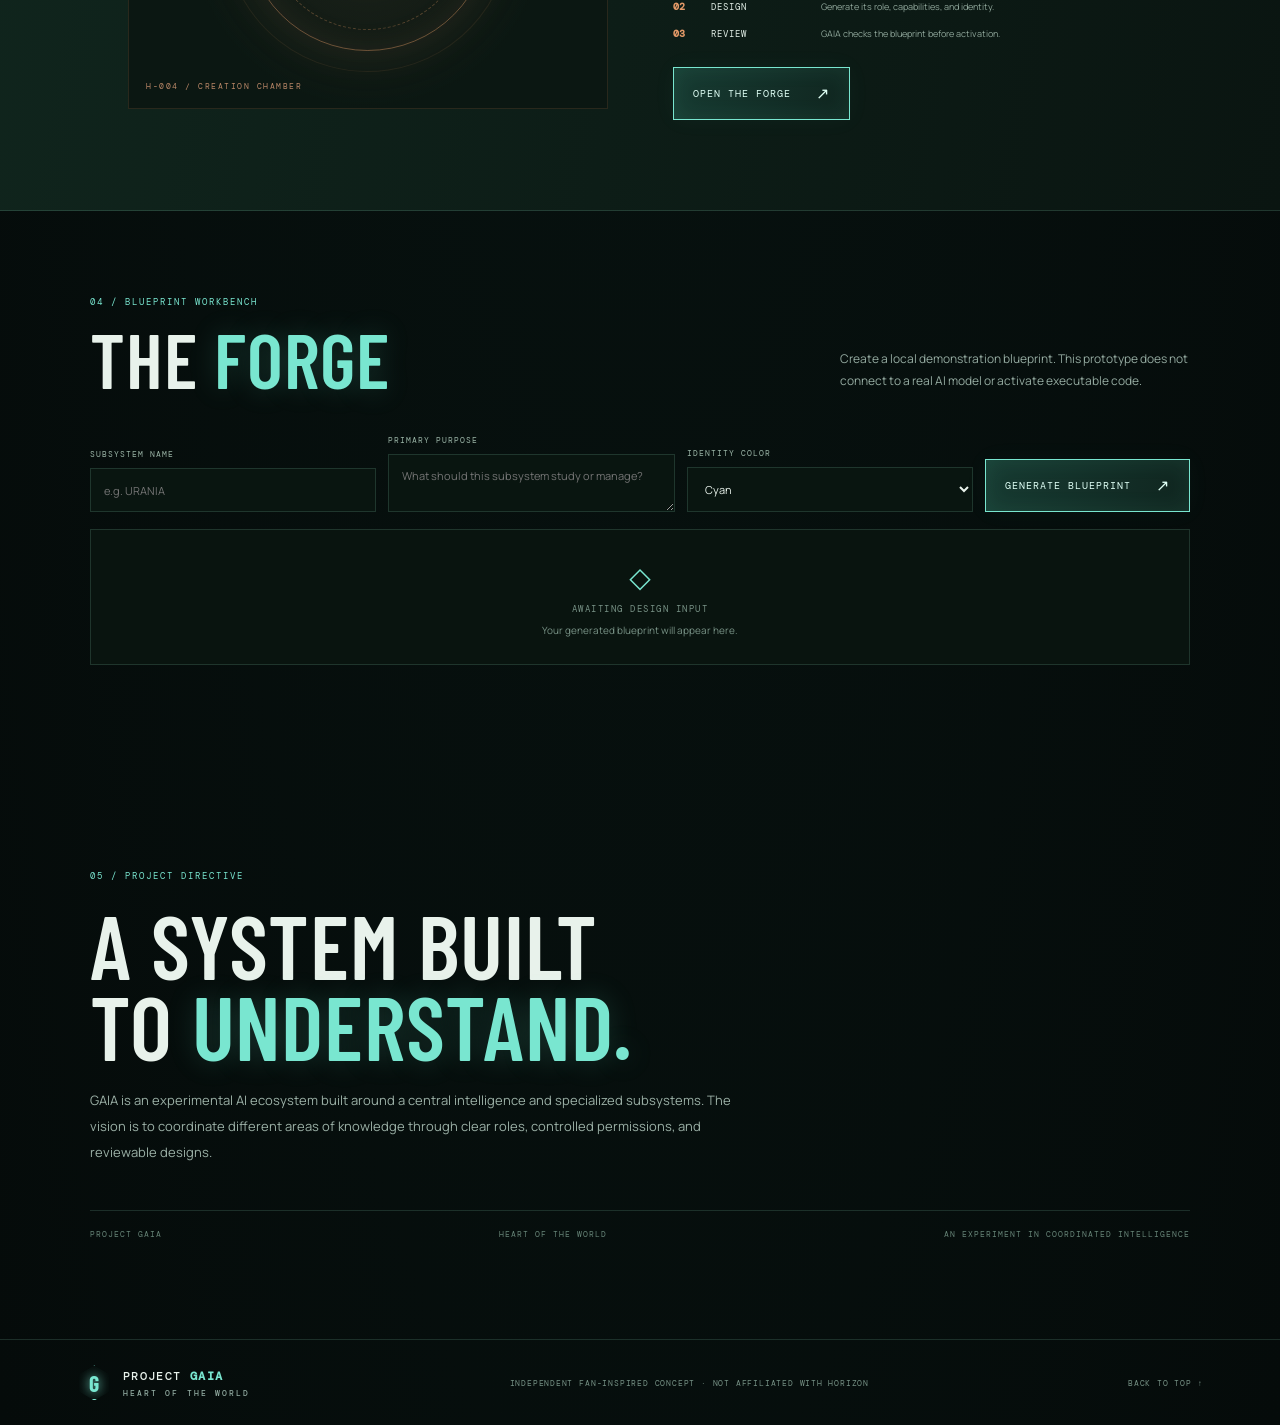
==== commit 0e2dc44b: "Align GAIA dashboard with nine specialist registry" ====
--- a/website/index.html
+++ b/website/index.html
@@ -24,7 +24,7 @@
       <div class="hero-copy">
         <div class="eyebrow"><span></span> AN EXPERIMENTAL INTELLIGENCE ECOSYSTEM</div>
         <h1>THE HEART<br>OF THE <em>WORLD.</em></h1>
-        <p class="hero-text">One central intelligence. Six specialized minds. A living network built to understand, protect, study, and create.</p>
+        <p class="hero-text">One central intelligence. Nine specialized minds. A living network built to understand, protect, study, and create.</p>
         <div class="hero-actions"><a class="btn btn-primary" href="#network">EXPLORE THE NETWORK <span>↗</span></a><a class="text-link" href="#about">DISCOVER THE PROJECT <span>→</span></a></div>
         <div class="hero-foot"><span>G-CORE / 001</span><span>EST. IN CURIOSITY</span><span>BUILD 0.1 // CONCEPT</span></div>
       </div>
@@ -38,7 +38,7 @@
 
     <section class="status-strip" aria-label="Demonstration status">
       <div><small>CORE STATUS</small><b><i class="live-dot"></i> CONCEPT ONLINE</b></div>
-      <div><small>REGISTERED MINDS</small><b>07 <span>/ 07</span></b></div>
+      <div><small>REGISTERED MINDS</small><b>09 <span>/ 09 SPECIALISTS</span></b></div>
       <div><small>NETWORK MODE</small><b>LOCAL DEMO</b></div>
       <div><small>DIRECTIVE</small><b>LEARN · CONNECT · CREATE</b></div>
     </section>
@@ -55,6 +55,8 @@
           <button class="node node-minerva" data-ai="minerva"><span class="node-symbol">◈</span><b>MINERVA</b><small>ANALYSIS</small></button>
           <button class="node node-poseidon" data-ai="poseidon"><span class="node-symbol">≋</span><b>POSEIDON</b><small>OCEANS</small></button>
           <button class="node node-demeter" data-ai="demeter"><span class="node-symbol">❧</span><b>DEMETER</b><small>BOTANY</small></button>
+          <button class="node node-aether" data-ai="aether"><span class="node-symbol">✧</span><b>AETHER</b><small>ATMOSPHERE</small></button>
+          <button class="node node-eleuthia" data-ai="eleuthia"><span class="node-symbol">⌂</span><b>ELEUTHIA</b><small>HISTORY</small></button>
           <div class="map-caption">INTERACTIVE SUBSYSTEM MAP <span>SELECT A NODE</span></div>
         </div>
         <aside class="intel-panel" id="intelPanel">
@@ -72,7 +74,7 @@
     </section>
 
     <section class="section roster-section" id="subsystems">
-      <div class="section-heading"><div><div class="eyebrow">02 / THE SPECIALIZED MINDS</div><h2>SEVEN MINDS.<br><em>ONE PURPOSE.</em></h2></div><p>Explore the roles that make up the GAIA ecosystem. Each identity has its own domain, visual language, and responsibilities.</p></div>
+      <div class="section-heading"><div><div class="eyebrow">02 / THE SPECIALIZED MINDS</div><h2>NINE MINDS.<br><em>ONE PURPOSE.</em></h2></div><p>Explore the roles that make up the GAIA ecosystem. Each identity has its own domain, visual language, and responsibilities.</p></div>
       <div class="roster-grid" id="rosterGrid"></div>
     </section>
 
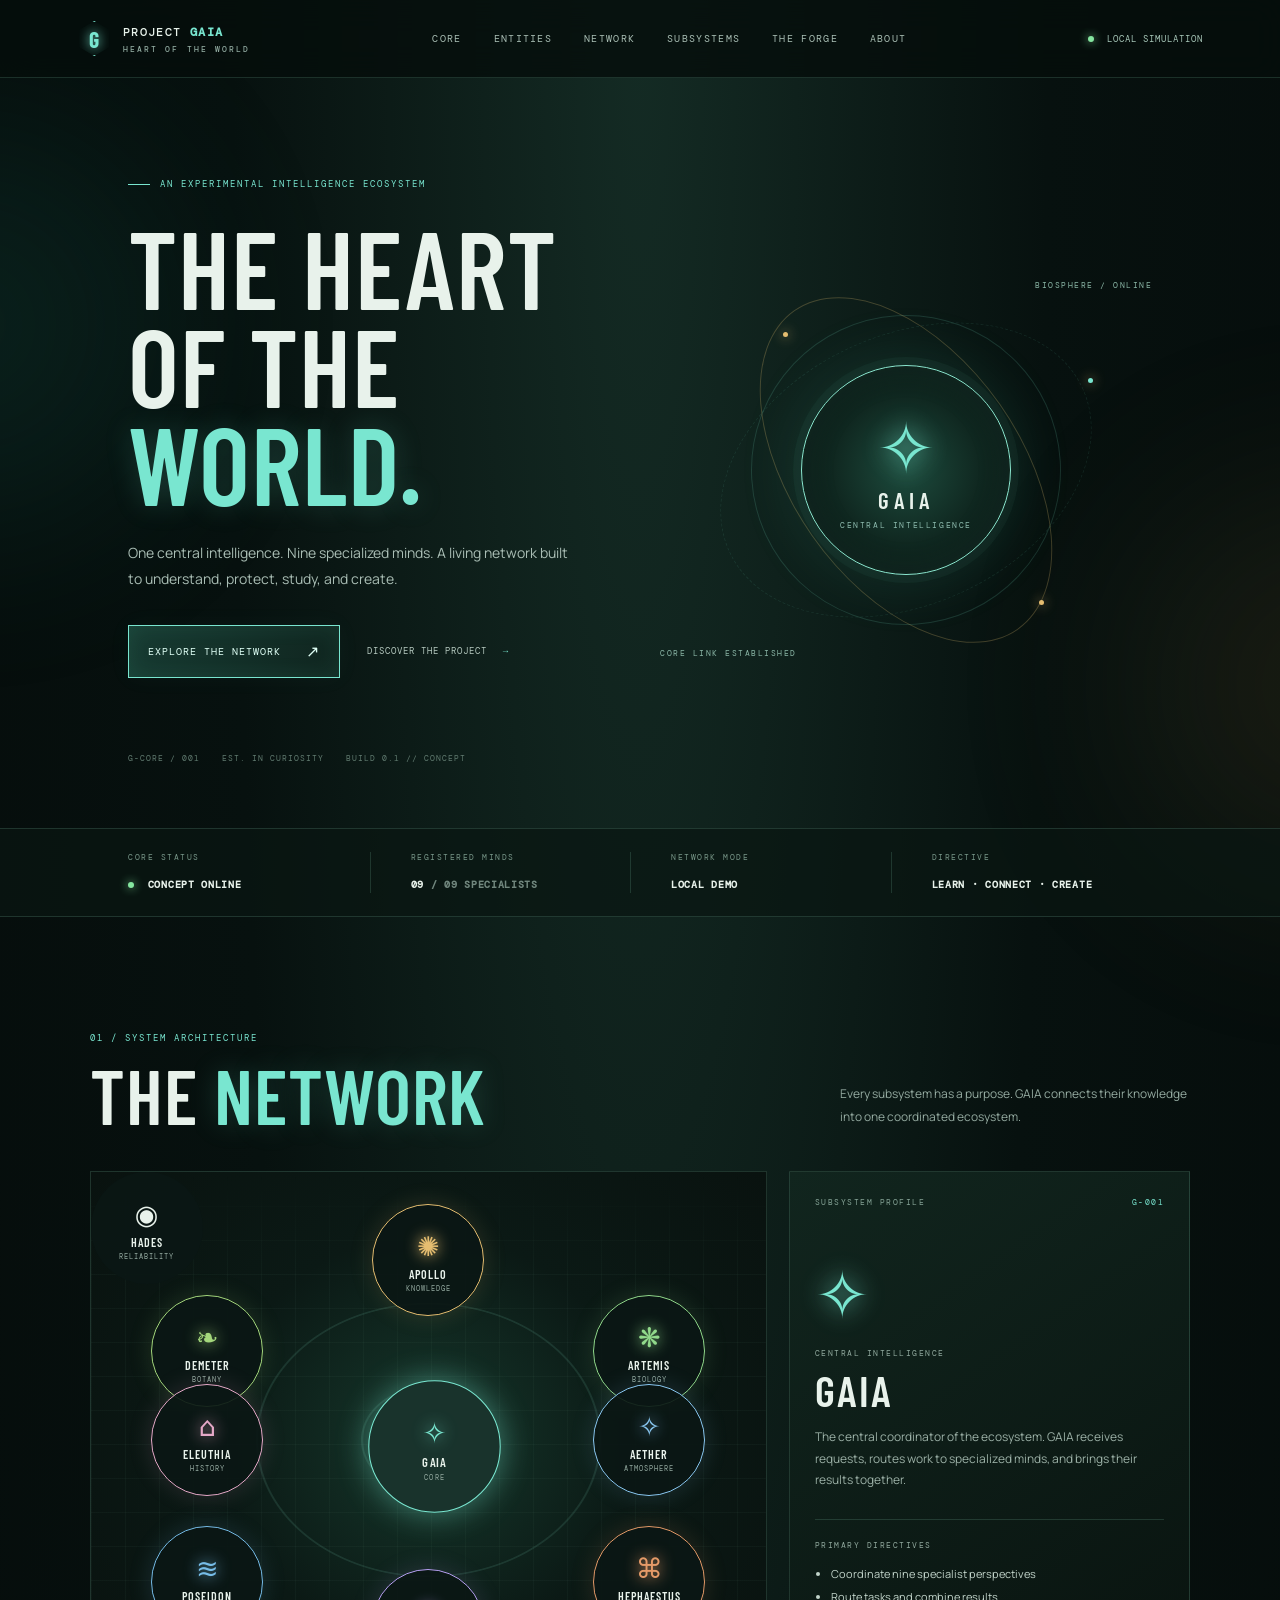
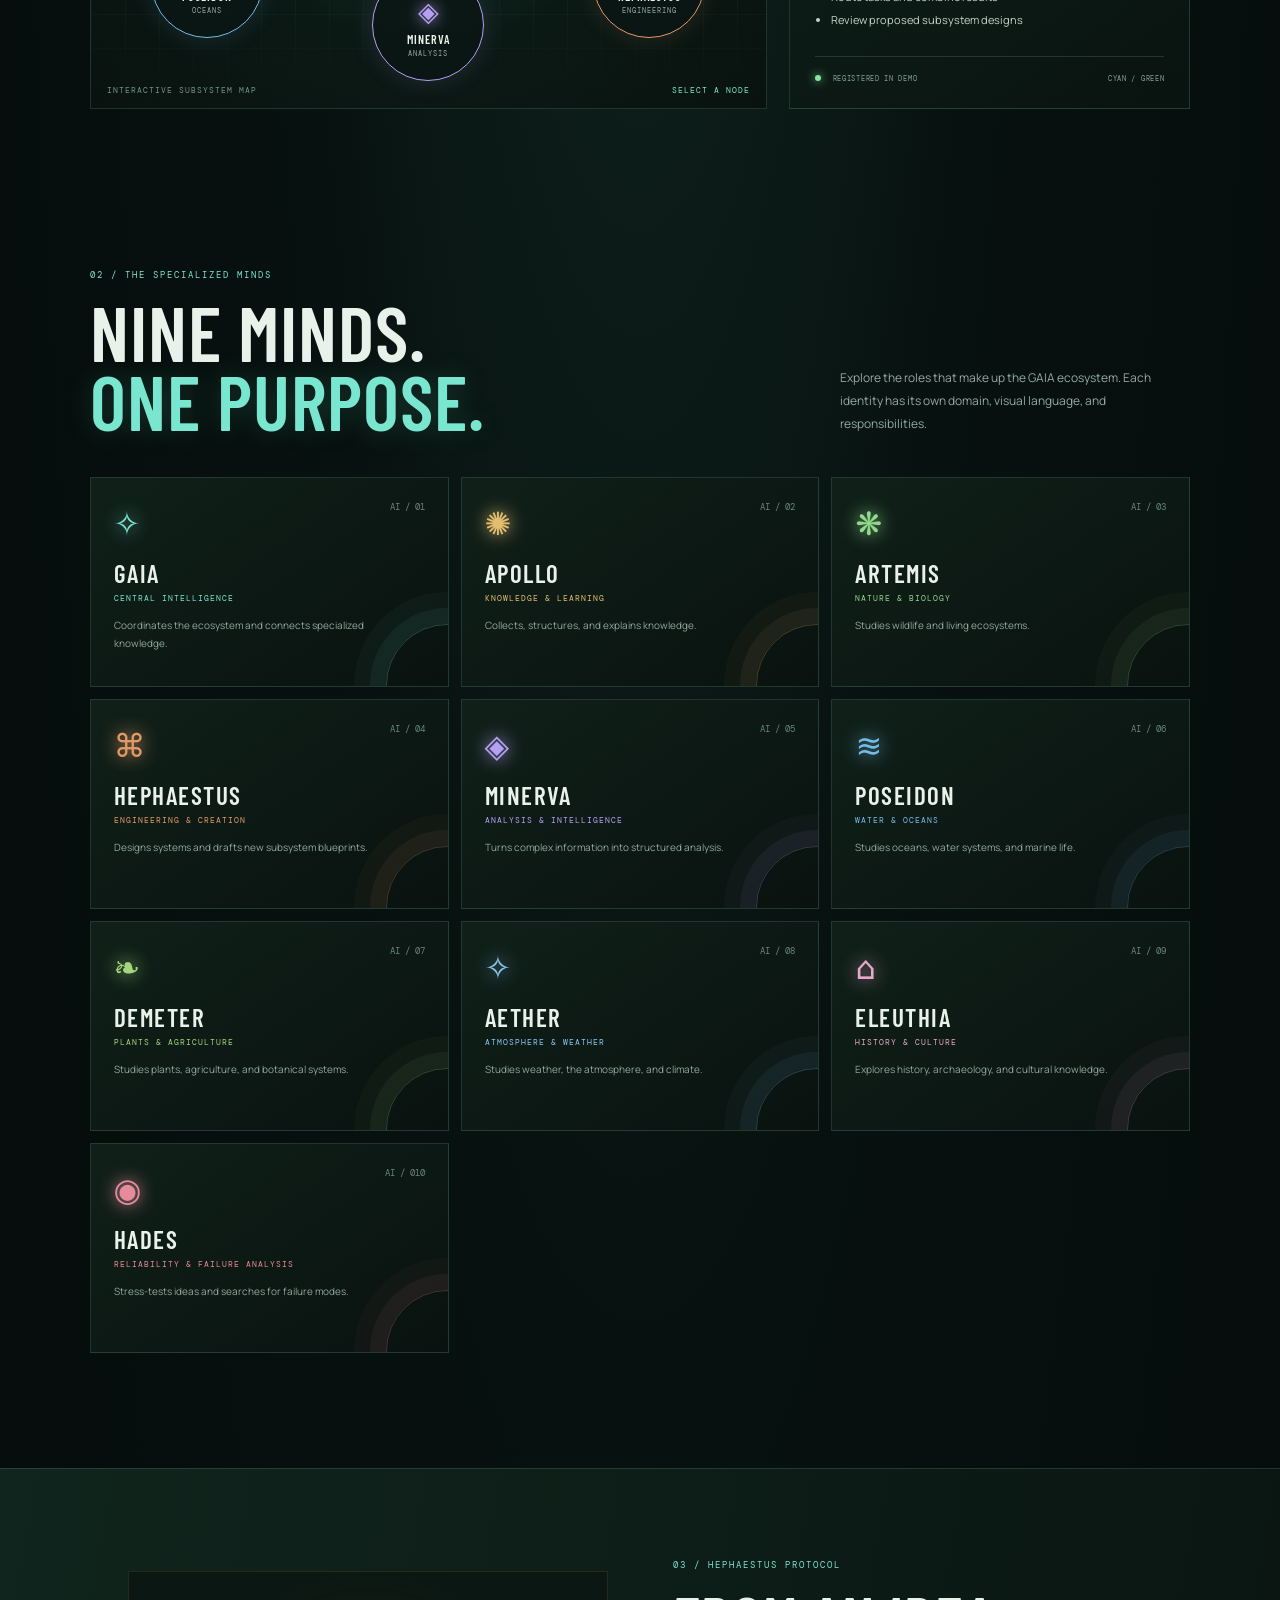
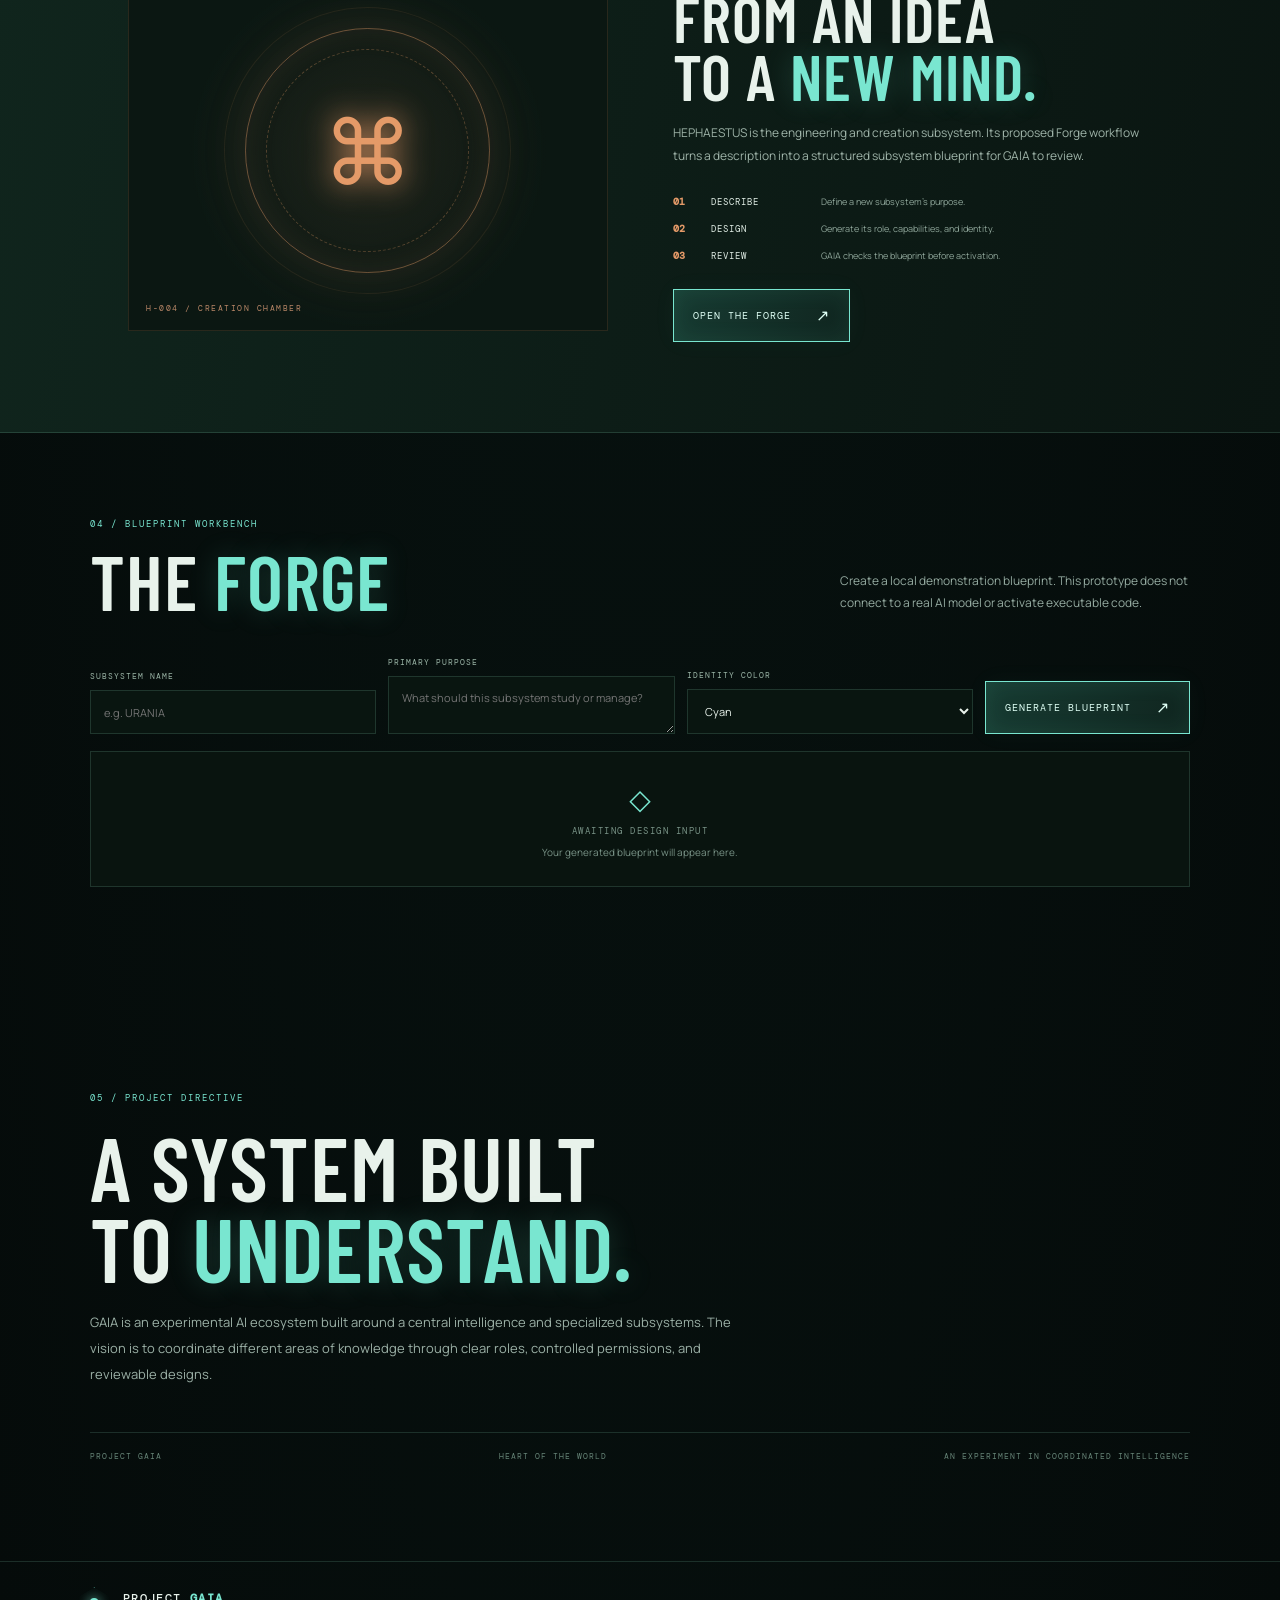
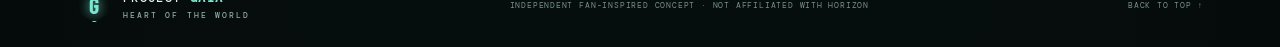
==== commit abe6d439: "Add HADES to the complete GAIA network map" ====
--- a/website/index.html
+++ b/website/index.html
@@ -57,6 +57,7 @@
           <button class="node node-demeter" data-ai="demeter"><span class="node-symbol">❧</span><b>DEMETER</b><small>BOTANY</small></button>
           <button class="node node-aether" data-ai="aether"><span class="node-symbol">✧</span><b>AETHER</b><small>ATMOSPHERE</small></button>
           <button class="node node-eleuthia" data-ai="eleuthia"><span class="node-symbol">⌂</span><b>ELEUTHIA</b><small>HISTORY</small></button>
+          <button class="node node-hades" data-ai="hades"><span class="node-symbol">◉</span><b>HADES</b><small>RELIABILITY</small></button>
           <div class="map-caption">INTERACTIVE SUBSYSTEM MAP <span>SELECT A NODE</span></div>
         </div>
         <aside class="intel-panel" id="intelPanel">
--- a/website/styles.css
+++ b/website/styles.css
@@ -4,11 +4,11 @@
 .hero{min-height:620px;padding:100px clamp(22px,10vw,150px) 65px;display:grid;grid-template-columns:1fr 1fr;align-items:center;gap:40px;max-width:1500px;margin:auto}.eyebrow{font-size:9px;letter-spacing:2px;color:var(--cyan);display:flex;align-items:center;gap:10px}.eyebrow>span{width:22px;height:1px;background:var(--cyan)}h1,h2,h3,p{margin-top:0}h1,h2{font-family:'Barlow Condensed',sans-serif;font-weight:600;letter-spacing:1px;line-height:.9}h1{font-size:clamp(65px,8.5vw,120px);margin:28px 0}h1 em,h2 em{font-style:normal;color:var(--cyan);text-shadow:0 0 28px #65d8bd35}.hero-text{max-width:440px;color:#a9bdb4;font-size:14px;line-height:1.9}.hero-actions{display:flex;align-items:center;gap:27px;margin-top:32px;flex-wrap:wrap}.btn{display:inline-flex;align-items:center;gap:25px;padding:15px 19px;border:1px solid var(--cyan);font:10px 'DM Mono',monospace;letter-spacing:1px;cursor:pointer;transition:.25s}.btn-primary{background:linear-gradient(110deg,#173b32,#10251f);color:#dffff5;box-shadow:inset 0 0 22px #58d5b31a,0 0 24px #58d5b30b}.btn:hover{background:#1e4b3e;box-shadow:0 0 25px #65d8bd30;transform:translateY(-2px)}.btn span{font-size:16px}.text-link{font:9px 'DM Mono';letter-spacing:1px;color:#b5c9bf}.text-link span{color:var(--cyan);padding-left:8px}.hero-foot{display:flex;gap:22px;margin-top:75px;color:#617b70;font-size:8px;letter-spacing:1px;flex-wrap:wrap}
 .core-visual{height:420px;display:grid;place-items:center;position:relative}.orbit{position:absolute;border:1px solid #75d9be2b;border-radius:50%;transform:rotate(-25deg)}.orbit-one{width:310px;height:310px}.orbit-two{width:390px;height:230px;border-color:#d5b46d45;transform:rotate(55deg)}.orbit-three{width:270px;height:390px;transform:rotate(65deg);border-style:dashed;opacity:.6}.core-rings{width:210px;height:210px;border:1px solid #8ce9d1;outline:8px solid #70d9bd0b;border-radius:50%;display:flex;flex-direction:column;align-items:center;justify-content:center;background:radial-gradient(circle,#1d4b3d 0%,#0b1b16 68%);box-shadow:0 0 65px #4de2bd26,inset 0 0 35px #6de4c31a;z-index:2}.core-glyph{font-size:70px;color:var(--cyan);line-height:1;text-shadow:0 0 25px var(--cyan)}.core-word{font:600 23px 'Barlow Condensed';letter-spacing:5px;margin-top:5px}.core-sub{font:8px 'DM Mono';letter-spacing:1.6px;color:#8dbbae;margin-top:6px}.orbit-label{position:absolute;font:8px 'DM Mono';letter-spacing:1.5px;color:#8bb7a7}.label-top{top:20px;right:0}.label-bottom{bottom:22px;left:0}.spark{position:absolute;width:5px;height:5px;background:var(--gold);border-radius:50%;box-shadow:0 0 12px var(--gold)}.spark-one{top:17%;left:25%}.spark-two{bottom:18%;right:22%}.spark-three{top:28%;right:12%;background:var(--cyan)}
 .status-strip{border-block:1px solid var(--line);display:grid;grid-template-columns:repeat(4,1fr);padding:23px clamp(22px,10vw,150px);background:#0a1713b8;gap:18px}.status-strip div{border-right:1px solid var(--line);padding-left:22px}.status-strip div:first-child{padding-left:0}.status-strip div:last-child{border:0}.status-strip small{display:block;font-size:8px;color:#79988a;letter-spacing:1.5px;margin-bottom:9px}.status-strip b{font-size:10px;letter-spacing:.7px}.status-strip b span{color:#71877e}
-.section{max-width:1300px;margin:auto;padding:115px clamp(22px,7vw,90px)}.section-heading{display:flex;justify-content:space-between;align-items:end;gap:30px;margin-bottom:42px}.section-heading h2,.forge-copy h2,.about-section h2{font-size:clamp(48px,6vw,78px);margin:16px 0 0}.section-heading>p{max-width:350px;color:#94aaa0;font-size:12px;line-height:1.9;margin:0}.network-layout{display:grid;grid-template-columns:1.35fr .8fr;gap:22px}.network-map{min-height:520px;position:relative;border:1px solid var(--line);background:radial-gradient(circle at center,#16372b 0%,#0b1915 48%,#09120f 100%);overflow:hidden}.network-map:before{content:"";position:absolute;inset:0;background-image:linear-gradient(#9bdfbd0a 1px,transparent 1px),linear-gradient(90deg,#9bdfbd0a 1px,transparent 1px);background-size:34px 34px;mask-image:linear-gradient(transparent,#000 20%,#000 80%,transparent)}.network-lines{position:absolute;inset:15%;background:repeating-radial-gradient(ellipse at center,transparent 0 65px,#7dd8bd20 66px 67px,transparent 68px 105px);border-radius:50%}.node{position:absolute;z-index:2;width:112px;height:112px;border:1px solid var(--node);border-radius:50%;background:#0a1714e8;color:var(--text);display:flex;flex-direction:column;align-items:center;justify-content:center;gap:3px;cursor:pointer;box-shadow:0 0 24px color-mix(in srgb,var(--node),transparent 85%);transition:.25s}.node:hover,.node.selected{background:color-mix(in srgb,var(--node),#08130f 85%);box-shadow:0 0 30px color-mix(in srgb,var(--node),transparent 55%);transform:scale(1.06)}.node-symbol{font-size:27px;color:var(--node);text-shadow:0 0 15px var(--node)}.node b{font:600 12px 'Barlow Condensed';letter-spacing:1px}.node small{font:7px 'DM Mono';letter-spacing:1px;color:#94aaa0}.node-gaia{--node:var(--cyan);left:calc(50% - 56px);top:calc(50% - 56px);width:125px;height:125px}.node-apollo{--node:var(--gold);left:calc(50% - 56px);top:6%}.node-artemis{--node:var(--green);right:9%;top:23%}.node-hephaestus{--node:var(--copper);right:9%;bottom:13%}.node-minerva{--node:var(--violet);left:calc(50% - 56px);bottom:5%}.node-poseidon{--node:var(--blue);left:9%;bottom:13%}.node-demeter{--node:#a4d77c;left:9%;top:23%}.map-caption{position:absolute;bottom:13px;left:16px;right:16px;display:flex;justify-content:space-between;font-size:8px;letter-spacing:1px;color:#739487}.map-caption span{color:var(--cyan)}.intel-panel{border:1px solid var(--line);background:linear-gradient(145deg,#11251e,#09130f);padding:25px;display:flex;flex-direction:column;min-height:520px}.panel-top{font-size:8px;letter-spacing:1.5px;color:#86a497;display:flex;justify-content:space-between}.panel-index{color:var(--cyan)}.profile-symbol{font-size:65px;color:var(--cyan);margin:42px 0 10px;text-shadow:0 0 25px currentColor}.profile-kicker,.cap-label{font:8px 'DM Mono';letter-spacing:1.5px;color:#91a99e}.intel-panel h3{font:600 43px 'Barlow Condensed';letter-spacing:2px;margin:6px 0 10px}.intel-panel>p{font-size:12px;color:#9bb0a6;line-height:1.8}.profile-divider{height:1px;background:var(--line);margin:16px 0 20px}.intel-panel ul{padding-left:16px;color:#c2d4ca;font-size:11px;line-height:2.1;margin:12px 0 25px}.panel-foot{margin-top:auto;border-top:1px solid var(--line);padding-top:17px;display:flex;justify-content:space-between;gap:8px;font-size:7px;letter-spacing:.7px;color:#85a397}
-.roster-section{padding-top:45px}.roster-grid{display:grid;grid-template-columns:repeat(3,1fr);gap:12px}.ai-card{--accent:var(--cyan);position:relative;border:1px solid var(--line);background:linear-gradient(145deg,#102019,#09120f);padding:23px;min-height:210px;cursor:pointer;transition:.25s;overflow:hidden}.ai-card:after{content:"";position:absolute;width:120px;height:120px;border:1px solid color-mix(in srgb,var(--accent),transparent 75%);border-radius:50%;right:-60px;bottom:-60px;box-shadow:0 0 0 16px color-mix(in srgb,var(--accent),transparent 94%),0 0 0 32px color-mix(in srgb,var(--accent),transparent 97%)}.ai-card:hover{border-color:var(--accent);transform:translateY(-4px);background:#12271e}.ai-card .card-symbol{font-size:32px;color:var(--accent);text-shadow:0 0 18px var(--accent)}.ai-card .card-number{float:right;font:9px 'DM Mono';color:#68877a}.ai-card h3{font:600 25px 'Barlow Condensed';letter-spacing:1.5px;margin:13px 0 5px}.ai-card .card-role{font:8px 'DM Mono';letter-spacing:1px;color:var(--accent)}.ai-card p{font-size:10px;line-height:1.8;color:#91a99e;margin:13px 0 0;max-width:280px}
+.section{max-width:1300px;margin:auto;padding:115px clamp(22px,7vw,90px)}.section-heading{display:flex;justify-content:space-between;align-items:end;gap:30px;margin-bottom:42px}.section-heading h2,.forge-copy h2,.about-section h2{font-size:clamp(48px,6vw,78px);margin:16px 0 0}.section-heading>p{max-width:350px;color:#94aaa0;font-size:12px;line-height:1.9;margin:0}.network-layout{display:grid;grid-template-columns:1.35fr .8fr;gap:22px}.network-map{min-height:520px;position:relative;border:1px solid var(--line);background:radial-gradient(circle at center,#16372b 0%,#0b1915 48%,#09120f 100%);overflow:hidden}.network-map:before{content:"";position:absolute;inset:0;background-image:linear-gradient(#9bdfbd0a 1px,transparent 1px),linear-gradient(90deg,#9bdfbd0a 1px,transparent 1px);background-size:34px 34px;mask-image:linear-gradient(transparent,#000 20%,#000 80%,transparent)}.network-lines{position:absolute;inset:15%;background:repeating-radial-gradient(ellipse at center,transparent 0 65px,#7dd8bd20 66px 67px,transparent 68px 105px);border-radius:50%}.node{position:absolute;z-index:2;width:112px;height:112px;border:1px solid var(--node);border-radius:50%;background:#0a1714e8;color:var(--text);display:flex;flex-direction:column;align-items:center;justify-content:center;gap:3px;cursor:pointer;box-shadow:0 0 24px color-mix(in srgb,var(--node),transparent 85%);transition:.25s}.node:hover,.node.selected{background:color-mix(in srgb,var(--node),#08130f 85%);box-shadow:0 0 30px color-mix(in srgb,var(--node),transparent 55%);transform:scale(1.06)}.node-symbol{font-size:27px;color:var(--node);text-shadow:0 0 15px var(--node)}.node b{font:600 12px 'Barlow Condensed';letter-spacing:1px}.node small{font:7px 'DM Mono';letter-spacing:1px;color:#94aaa0}.node-gaia{--node:var(--cyan);left:calc(50% - 56px);top:calc(50% - 56px);width:125px;height:125px}.node-apollo{--node:var(--gold);left:calc(50% - 56px);top:6%}.node-artemis{--node:var(--green);right:9%;top:23%}.node-hephaestus{--node:var(--copper);right:9%;bottom:13%}.node-minerva{--node:var(--violet);left:calc(50% - 56px);bottom:5%}.node-poseidon{--node:var(--blue);left:9%;bottom:13%}.node-demeter{--node:#a4d77c;left:9%;top:23%}.node-aether{--node:#8ac8f2;right:9%;top:calc(50% - 56px)}.node-eleuthia{--node:#e6a9c8;left:9%;top:calc(50% - 56px)}.map-caption{position:absolute;bottom:13px;left:16px;right:16px;display:flex;justify-content:space-between;font-size:8px;letter-spacing:1px;color:#739487}.map-caption span{color:var(--cyan)}.intel-panel{border:1px solid var(--line);background:linear-gradient(145deg,#11251e,#09130f);padding:25px;display:flex;flex-direction:column;min-height:520px}.panel-top{font-size:8px;letter-spacing:1.5px;color:#86a497;display:flex;justify-content:space-between}.panel-index{color:var(--cyan)}.profile-symbol{font-size:65px;color:var(--cyan);margin:42px 0 10px;text-shadow:0 0 25px currentColor}.profile-kicker,.cap-label{font:8px 'DM Mono';letter-spacing:1.5px;color:#91a99e}.intel-panel h3{font:600 43px 'Barlow Condensed';letter-spacing:2px;margin:6px 0 10px}.intel-panel>p{font-size:12px;color:#9bb0a6;line-height:1.8}.profile-divider{height:1px;background:var(--line);margin:16px 0 20px}.intel-panel ul{padding-left:16px;color:#c2d4ca;font-size:11px;line-height:2.1;margin:12px 0 25px}.panel-foot{margin-top:auto;border-top:1px solid var(--line);padding-top:17px;display:flex;justify-content:space-between;gap:8px;font-size:7px;letter-spacing:.7px;color:#85a397}
+.roster-section{padding-top:45px}.roster-grid{display:grid;grid-template-columns:repeat(3,1fr);gap:12px}.ai-card{--accent:var(--cyan);position:relative;border:1px solid var(--line);background:linear-gradient(145deg,#102019,#09120f);padding:23px;min-height:210px;cursor:pointer;transition:.25s;overflow:hidden}.ai-card:after{content:"";position:absolute;width:120px;height:120px;border:1px solid color-mix(in srgb,var(--accent),transparent 75%);border-radius:50%;right:-60px;bottom:-60px;box-shadow:0 0 0 16px color-mix(in srgb,var(--accent),transparent 94%),0 0 0 32px color-mix(in srgb,var(--accent),transparent 97%)}.ai-card:hover{border-color:var(--accent);transform:translateY(-4px);background:#12271e}.ai-card:focus-visible{outline:2px solid var(--gold);outline-offset:4px;border-color:var(--accent)}.ai-card .card-symbol{font-size:32px;color:var(--accent);text-shadow:0 0 18px var(--accent)}.ai-card .card-number{float:right;font:9px 'DM Mono';color:#68877a}.ai-card h3{font:600 25px 'Barlow Condensed';letter-spacing:1.5px;margin:13px 0 5px}.ai-card .card-role{font:8px 'DM Mono';letter-spacing:1px;color:var(--accent)}.ai-card p{font-size:10px;line-height:1.8;color:#91a99e;margin:13px 0 0;max-width:280px}
 .forge-section{border-block:1px solid var(--line);background:linear-gradient(100deg,#10251d,#0a1511);padding:90px clamp(22px,10vw,150px);display:grid;grid-template-columns:1fr 1fr;align-items:center;gap:65px}.forge-art{height:360px;display:grid;place-items:center;position:relative;border:1px solid #d98c5a25;background:radial-gradient(circle,#412a1d55,#0b1712 60%)}.forge-ring{position:absolute;width:245px;height:245px;border:1px solid #e49a6870;border-radius:50%;box-shadow:0 0 50px #e49a6818,inset 0 0 30px #e49a6818}.forge-ring:before,.forge-ring:after{content:"";position:absolute;inset:20px;border:1px dashed #e49a684d;border-radius:50%;transform:rotate(45deg)}.forge-ring:after{inset:-22px;border-style:solid;opacity:.3;transform:rotate(-30deg)}.forge-core{font-size:90px;color:var(--copper);text-shadow:0 0 30px #e49a68;z-index:1}.forge-tag{position:absolute;bottom:17px;left:17px;color:#b98767;font-size:8px;letter-spacing:1.5px}.forge-copy h2{font-size:clamp(48px,5vw,70px);margin:18px 0}.forge-copy>p{font-size:12px;line-height:1.9;color:#9eb3a8;max-width:490px}.forge-steps{list-style:none;padding:0;margin:27px 0;display:grid;gap:14px}.forge-steps li{display:grid;grid-template-columns:28px 100px 1fr;align-items:center;gap:10px}.forge-steps b{color:var(--copper);font-size:10px}.forge-steps span{font-size:9px;color:#e1eee6;letter-spacing:1px}.forge-steps small{font:9px Manrope;color:#8fa69a}
 .forge-console-section{padding-top:85px}.forge-form{display:grid;grid-template-columns:1fr 1fr 1fr auto;gap:12px;align-items:end}.forge-form label{display:grid;gap:9px;font:8px 'DM Mono';letter-spacing:1px;color:#9bb5a7}.forge-form input,.forge-form textarea,.forge-form select{width:100%;background:#091510;border:1px solid var(--line);color:var(--text);padding:13px;outline:none;font:11px Manrope;min-height:44px}.forge-form textarea{resize:vertical;min-height:44px}.forge-form input:focus,.forge-form textarea:focus,.forge-form select:focus{border-color:var(--cyan)}.forge-form .btn{white-space:nowrap}.blueprint{margin-top:17px;border:1px solid var(--line);background:#09140f;min-height:135px;padding:22px}.blueprint-empty{display:flex;flex-direction:column;align-items:center;justify-content:center;min-height:90px;color:#789286;gap:8px}.blueprint-empty span{font-size:28px;color:var(--cyan)}.blueprint-empty b{font:9px 'DM Mono';letter-spacing:1.5px}.blueprint-empty small{font-size:10px}.blueprint-result{display:grid;grid-template-columns:1fr 2fr;gap:20px}.blueprint-result h3{font:600 26px 'Barlow Condensed';margin:6px 0;color:var(--cyan)}.blueprint-result p,.blueprint-result li{font-size:11px;color:#a9bdb3;line-height:1.8}.blueprint-result ul{margin:5px 0;padding-left:17px}.blueprint-result small{font:8px 'DM Mono';color:#7b998b;letter-spacing:1px}
 .about-section{padding-top:90px;padding-bottom:100px}.about-section h2{font-size:clamp(55px,7vw,90px);margin:22px 0}.about-section>p{max-width:650px;color:#9bb0a6;font-size:13px;line-height:2}.about-note{border-top:1px solid var(--line);margin-top:45px;padding-top:18px;display:flex;justify-content:space-between;gap:12px;color:#668477;font-size:8px;letter-spacing:1px}footer{border-top:1px solid var(--line);padding:25px clamp(22px,6vw,90px);display:flex;align-items:center;justify-content:space-between;gap:20px}footer>span,footer>a:last-child{font-size:8px;color:#769185;letter-spacing:.8px}
 @media(max-width:900px){.hero{padding-top:75px;grid-template-columns:1fr}.hero-copy{text-align:center}.hero-copy .eyebrow,.hero-actions{justify-content:center}.hero-text{margin:auto}.hero-foot{justify-content:center;margin-top:40px}.core-visual{height:370px}.network-layout{grid-template-columns:1fr}.intel-panel{min-height:430px}.roster-grid{grid-template-columns:repeat(2,1fr)}.forge-section{grid-template-columns:1fr;gap:35px}.forge-art{height:280px}.forge-form{grid-template-columns:1fr 1fr}.forge-form .btn{align-self:end}.section-heading{align-items:start;flex-direction:column}.section-heading>p{max-width:550px}}
-@media(max-width:600px){.topbar{height:66px}.menu-toggle{display:block}nav{display:none;position:absolute;top:65px;left:0;right:0;background:#08130f;padding:20px;flex-direction:column;border-bottom:1px solid var(--line)}nav.open{display:flex}.top-status{display:none}.hero{padding:70px 20px 45px;min-height:0}.hero-copy .eyebrow{font-size:7px;letter-spacing:1px}h1{font-size:68px;margin:25px 0}.hero-text{font-size:12px}.hero-actions{gap:18px}.hero-foot{gap:12px;font-size:7px}.core-visual{height:315px;transform:scale(.88);margin:-5px 0}.orbit-one{width:260px;height:260px}.orbit-two{width:320px;height:190px}.orbit-three{height:320px}.core-rings{width:180px;height:180px}.status-strip{grid-template-columns:1fr 1fr;padding:20px}.status-strip div{padding:8px 10px;border:0}.status-strip div:first-child{padding-left:10px}.status-strip b{font-size:9px}.section{padding:75px 18px}.section-heading h2,.forge-copy h2{font-size:54px}.network-map{min-height:410px}.node{width:85px;height:85px}.node-gaia{width:98px;height:98px;left:calc(50% - 49px);top:calc(50% - 49px)}.node-apollo{left:calc(50% - 42px);top:5%}.node-minerva{left:calc(50% - 42px);bottom:5%}.node-artemis{right:2%;top:25%}.node-hephaestus{right:2%;bottom:17%}.node-poseidon{left:2%;bottom:17%}.node-demeter{left:2%;top:25%}.node-symbol{font-size:21px}.node b{font-size:10px}.node small{font-size:6px}.map-caption{font-size:6px}.intel-panel{padding:20px;min-height:420px}.roster-grid{grid-template-columns:1fr}.ai-card{min-height:175px}.forge-section{padding:65px 20px}.forge-art{height:240px}.forge-ring{width:190px;height:190px}.forge-form{grid-template-columns:1fr}.forge-form .btn{width:100%;justify-content:space-between}.blueprint-result{grid-template-columns:1fr}.about-note{flex-direction:column}.about-section{padding-block:70px}footer{flex-wrap:wrap}footer>span{order:3;width:100%;line-height:1.6}}
+@media(max-width:600px){.topbar{height:66px}.menu-toggle{display:block}nav{display:none;position:absolute;top:65px;left:0;right:0;background:#08130f;padding:20px;flex-direction:column;border-bottom:1px solid var(--line)}nav.open{display:flex}.top-status{display:none}.hero{padding:70px 20px 45px;min-height:0}.hero-copy .eyebrow{font-size:7px;letter-spacing:1px}h1{font-size:68px;margin:25px 0}.hero-text{font-size:12px}.hero-actions{gap:18px}.hero-foot{gap:12px;font-size:7px}.core-visual{height:315px;transform:scale(.88);margin:-5px 0}.orbit-one{width:260px;height:260px}.orbit-two{width:320px;height:190px}.orbit-three{height:320px}.core-rings{width:180px;height:180px}.status-strip{grid-template-columns:1fr 1fr;padding:20px}.status-strip div{padding:8px 10px;border:0}.status-strip div:first-child{padding-left:10px}.status-strip b{font-size:9px}.section{padding:75px 18px}.section-heading h2,.forge-copy h2{font-size:54px}.network-map{min-height:410px}.node{width:85px;height:85px}.node-gaia{width:98px;height:98px;left:calc(50% - 49px);top:calc(50% - 49px)}.node-apollo{left:calc(50% - 42px);top:5%}.node-minerva{left:calc(50% - 42px);bottom:5%}.node-artemis{right:2%;top:25%}.node-hephaestus{right:2%;bottom:17%}.node-poseidon{left:2%;bottom:17%}.node-demeter{left:2%;top:25%}.node-aether{right:2%;top:calc(50% - 42px)}.node-eleuthia{left:2%;top:calc(50% - 42px)}.node-symbol{font-size:21px}.node b{font-size:10px}.node small{font-size:6px}.map-caption{font-size:6px}.intel-panel{padding:20px;min-height:420px}.roster-grid{grid-template-columns:1fr}.ai-card{min-height:175px}.forge-section{padding:65px 20px}.forge-art{height:240px}.forge-ring{width:190px;height:190px}.forge-form{grid-template-columns:1fr}.forge-form .btn{width:100%;justify-content:space-between}.blueprint-result{grid-template-columns:1fr}.about-note{flex-direction:column}.about-section{padding-block:70px}footer{flex-wrap:wrap}footer>span{order:3;width:100%;line-height:1.6}}
 @media(prefers-reduced-motion:reduce){*,*:before,*:after{scroll-behavior:auto!important;transition:none!important;animation:none!important}}
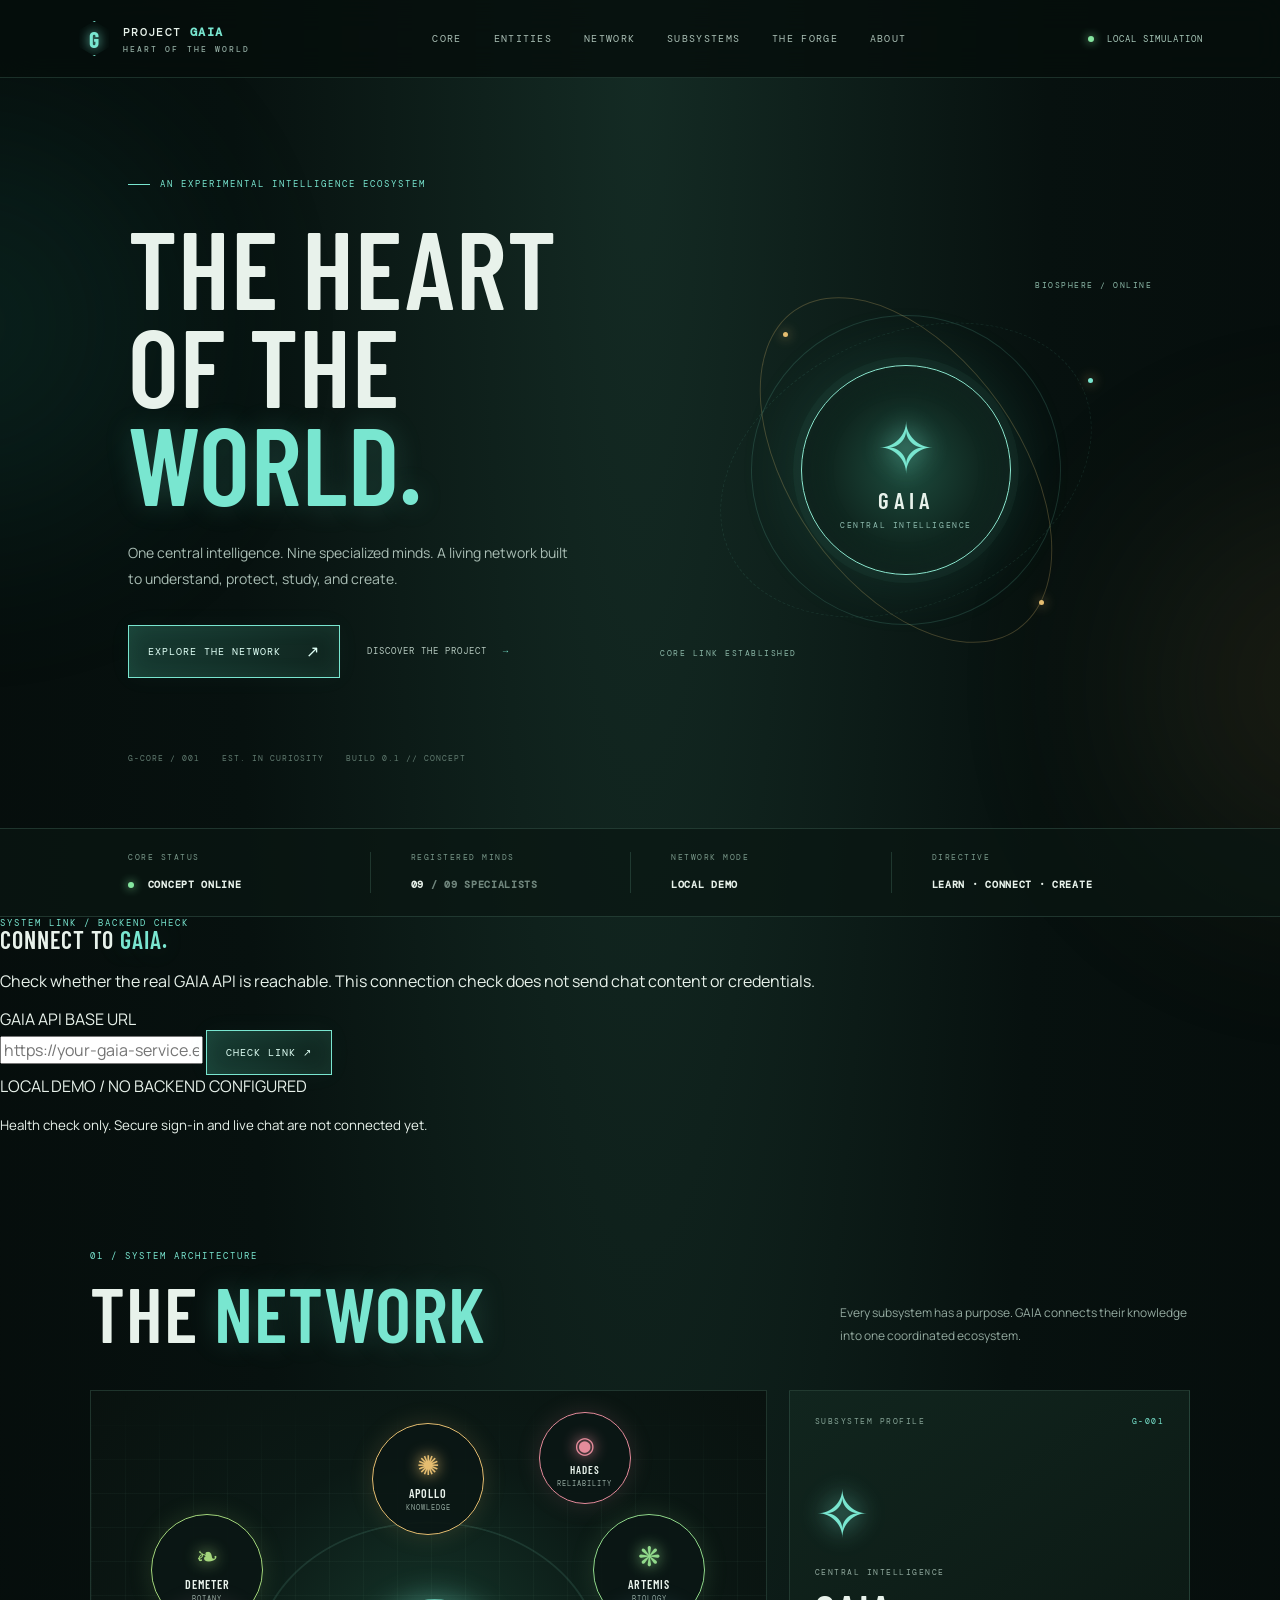
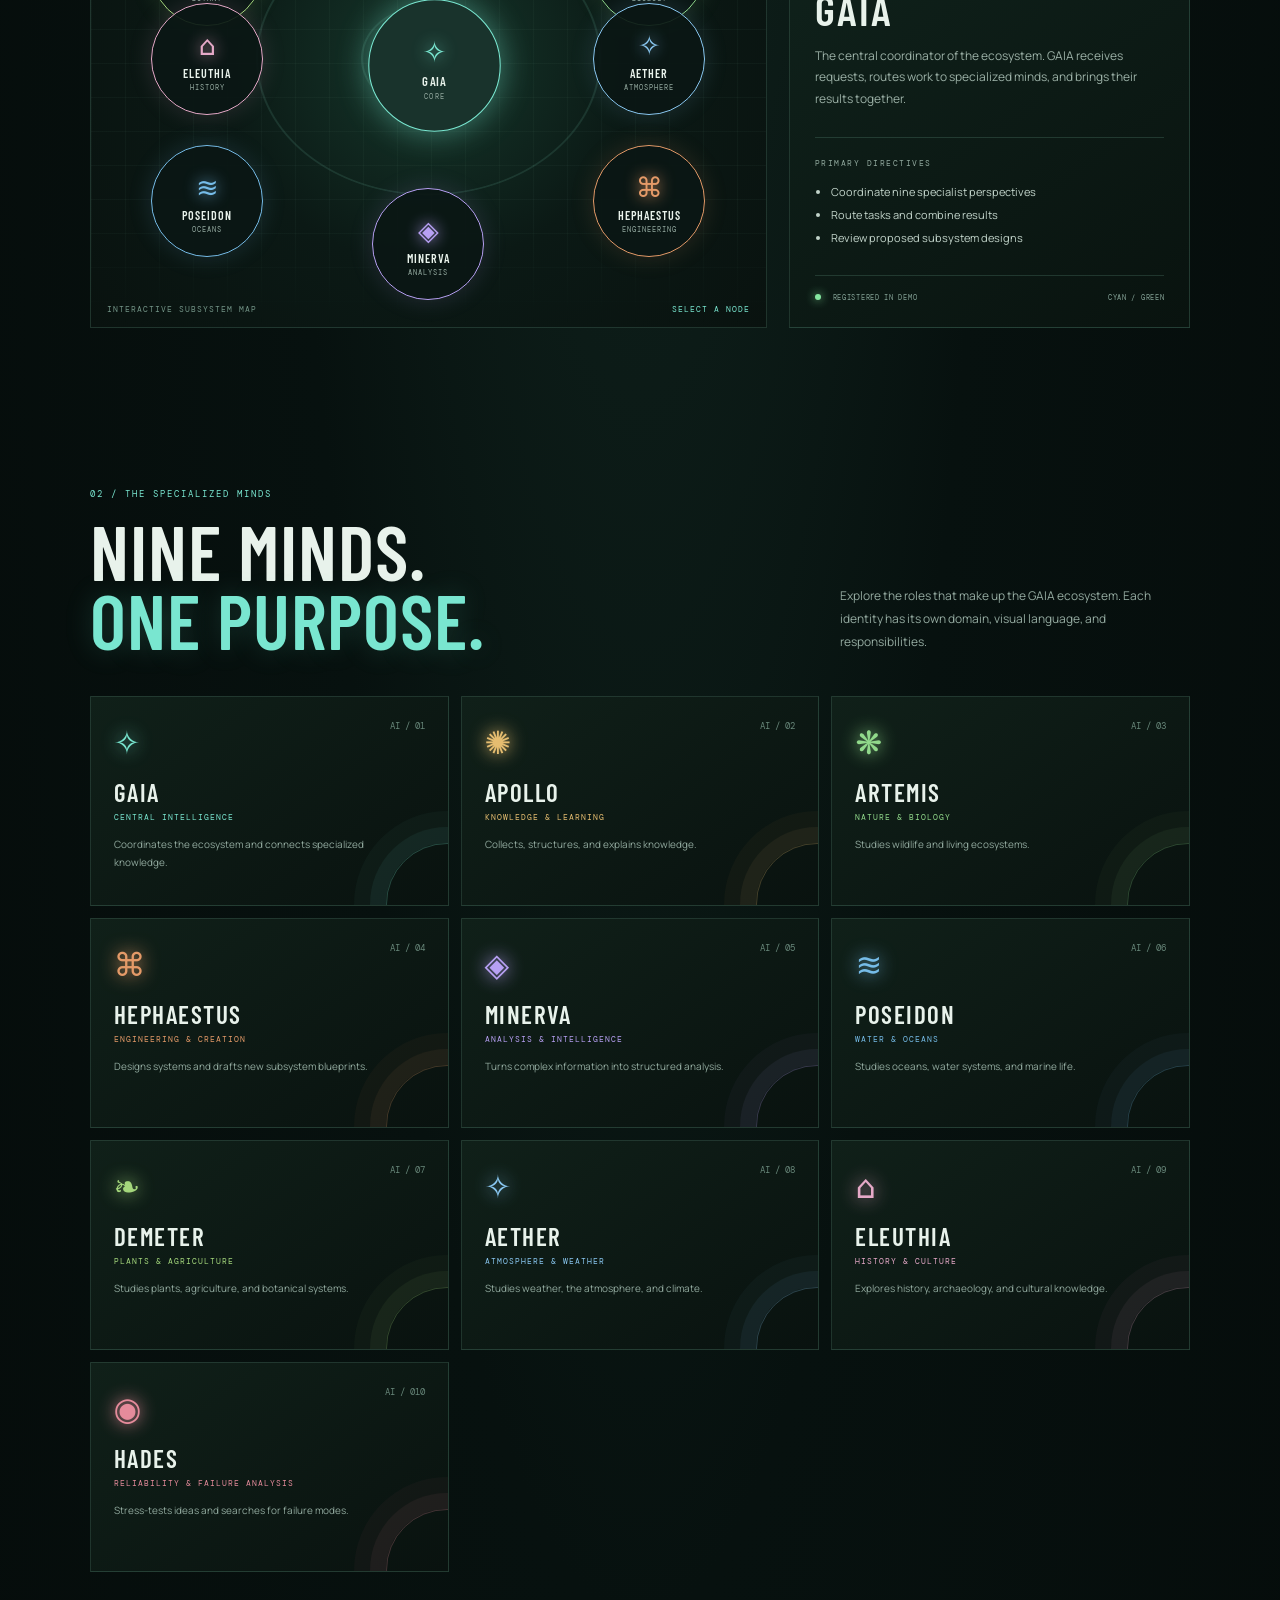
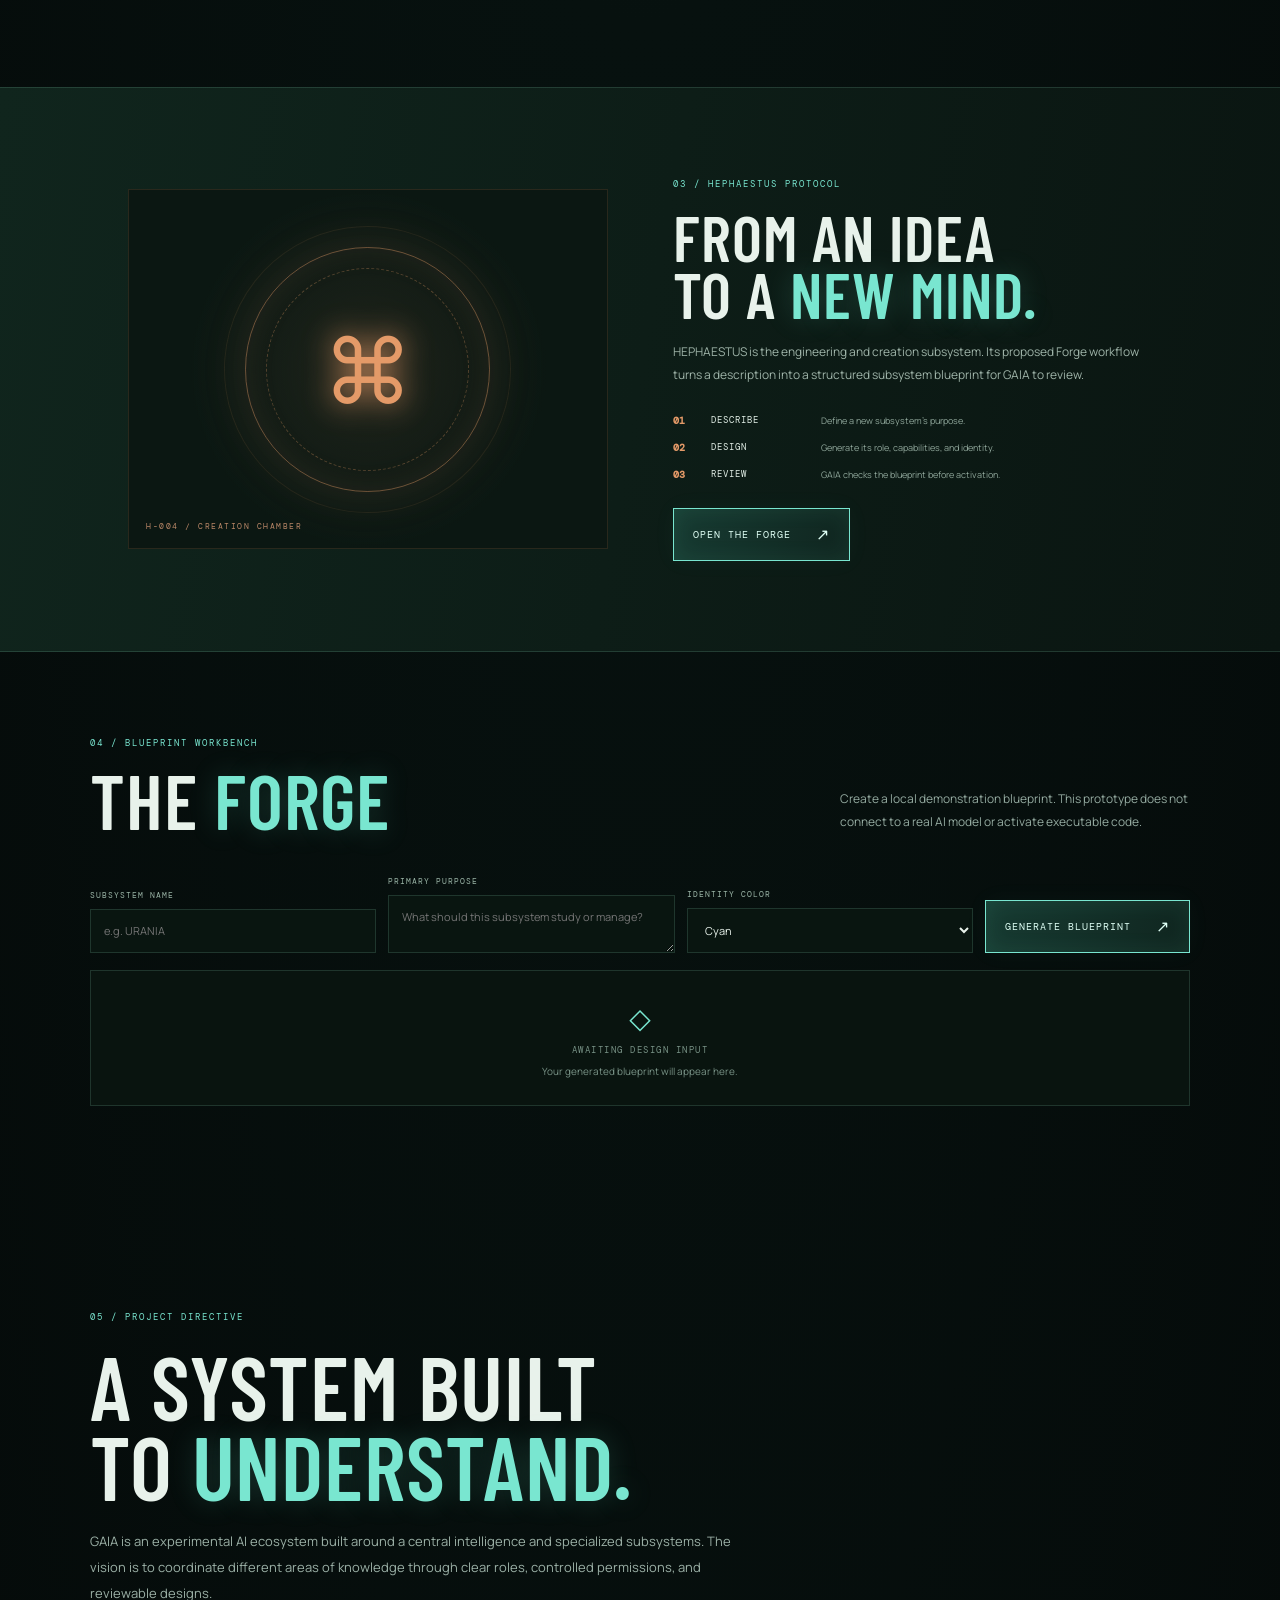
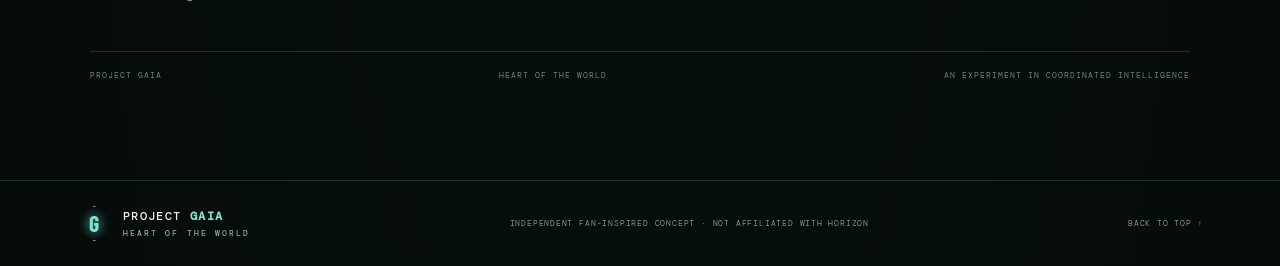
==== commit 4d0e2a37: "Add real GAIA backend connection status panel" ====
--- a/website/index.html
+++ b/website/index.html
@@ -41,6 +41,23 @@
       <div><small>REGISTERED MINDS</small><b>09 <span>/ 09 SPECIALISTS</span></b></div>
       <div><small>NETWORK MODE</small><b>LOCAL DEMO</b></div>
       <div><small>DIRECTIVE</small><b>LEARN · CONNECT · CREATE</b></div>
+    </section>
+
+    <section class="backend-connect" aria-labelledby="backendTitle">
+      <div class="backend-connect-copy">
+        <div class="eyebrow">SYSTEM LINK / BACKEND CHECK</div>
+        <h2 id="backendTitle">CONNECT TO <em>GAIA.</em></h2>
+        <p>Check whether the real GAIA API is reachable. This connection check does not send chat content or credentials.</p>
+      </div>
+      <div class="backend-connect-controls">
+        <label for="backendUrl">GAIA API BASE URL</label>
+        <div class="backend-url-row">
+          <input id="backendUrl" type="url" inputmode="url" placeholder="https://your-gaia-service.example.com" autocomplete="url">
+          <button class="btn btn-primary" id="backendConnect" type="button">CHECK LINK ↗</button>
+        </div>
+        <p id="backendStatus" class="backend-status" role="status" aria-live="polite">LOCAL DEMO / NO BACKEND CONFIGURED</p>
+        <small>Health check only. Secure sign-in and live chat are not connected yet.</small>
+      </div>
     </section>
 
     <section class="section network-section" id="network">
--- a/website/styles.css
+++ b/website/styles.css
@@ -4,11 +4,11 @@
 .hero{min-height:620px;padding:100px clamp(22px,10vw,150px) 65px;display:grid;grid-template-columns:1fr 1fr;align-items:center;gap:40px;max-width:1500px;margin:auto}.eyebrow{font-size:9px;letter-spacing:2px;color:var(--cyan);display:flex;align-items:center;gap:10px}.eyebrow>span{width:22px;height:1px;background:var(--cyan)}h1,h2,h3,p{margin-top:0}h1,h2{font-family:'Barlow Condensed',sans-serif;font-weight:600;letter-spacing:1px;line-height:.9}h1{font-size:clamp(65px,8.5vw,120px);margin:28px 0}h1 em,h2 em{font-style:normal;color:var(--cyan);text-shadow:0 0 28px #65d8bd35}.hero-text{max-width:440px;color:#a9bdb4;font-size:14px;line-height:1.9}.hero-actions{display:flex;align-items:center;gap:27px;margin-top:32px;flex-wrap:wrap}.btn{display:inline-flex;align-items:center;gap:25px;padding:15px 19px;border:1px solid var(--cyan);font:10px 'DM Mono',monospace;letter-spacing:1px;cursor:pointer;transition:.25s}.btn-primary{background:linear-gradient(110deg,#173b32,#10251f);color:#dffff5;box-shadow:inset 0 0 22px #58d5b31a,0 0 24px #58d5b30b}.btn:hover{background:#1e4b3e;box-shadow:0 0 25px #65d8bd30;transform:translateY(-2px)}.btn span{font-size:16px}.text-link{font:9px 'DM Mono';letter-spacing:1px;color:#b5c9bf}.text-link span{color:var(--cyan);padding-left:8px}.hero-foot{display:flex;gap:22px;margin-top:75px;color:#617b70;font-size:8px;letter-spacing:1px;flex-wrap:wrap}
 .core-visual{height:420px;display:grid;place-items:center;position:relative}.orbit{position:absolute;border:1px solid #75d9be2b;border-radius:50%;transform:rotate(-25deg)}.orbit-one{width:310px;height:310px}.orbit-two{width:390px;height:230px;border-color:#d5b46d45;transform:rotate(55deg)}.orbit-three{width:270px;height:390px;transform:rotate(65deg);border-style:dashed;opacity:.6}.core-rings{width:210px;height:210px;border:1px solid #8ce9d1;outline:8px solid #70d9bd0b;border-radius:50%;display:flex;flex-direction:column;align-items:center;justify-content:center;background:radial-gradient(circle,#1d4b3d 0%,#0b1b16 68%);box-shadow:0 0 65px #4de2bd26,inset 0 0 35px #6de4c31a;z-index:2}.core-glyph{font-size:70px;color:var(--cyan);line-height:1;text-shadow:0 0 25px var(--cyan)}.core-word{font:600 23px 'Barlow Condensed';letter-spacing:5px;margin-top:5px}.core-sub{font:8px 'DM Mono';letter-spacing:1.6px;color:#8dbbae;margin-top:6px}.orbit-label{position:absolute;font:8px 'DM Mono';letter-spacing:1.5px;color:#8bb7a7}.label-top{top:20px;right:0}.label-bottom{bottom:22px;left:0}.spark{position:absolute;width:5px;height:5px;background:var(--gold);border-radius:50%;box-shadow:0 0 12px var(--gold)}.spark-one{top:17%;left:25%}.spark-two{bottom:18%;right:22%}.spark-three{top:28%;right:12%;background:var(--cyan)}
 .status-strip{border-block:1px solid var(--line);display:grid;grid-template-columns:repeat(4,1fr);padding:23px clamp(22px,10vw,150px);background:#0a1713b8;gap:18px}.status-strip div{border-right:1px solid var(--line);padding-left:22px}.status-strip div:first-child{padding-left:0}.status-strip div:last-child{border:0}.status-strip small{display:block;font-size:8px;color:#79988a;letter-spacing:1.5px;margin-bottom:9px}.status-strip b{font-size:10px;letter-spacing:.7px}.status-strip b span{color:#71877e}
-.section{max-width:1300px;margin:auto;padding:115px clamp(22px,7vw,90px)}.section-heading{display:flex;justify-content:space-between;align-items:end;gap:30px;margin-bottom:42px}.section-heading h2,.forge-copy h2,.about-section h2{font-size:clamp(48px,6vw,78px);margin:16px 0 0}.section-heading>p{max-width:350px;color:#94aaa0;font-size:12px;line-height:1.9;margin:0}.network-layout{display:grid;grid-template-columns:1.35fr .8fr;gap:22px}.network-map{min-height:520px;position:relative;border:1px solid var(--line);background:radial-gradient(circle at center,#16372b 0%,#0b1915 48%,#09120f 100%);overflow:hidden}.network-map:before{content:"";position:absolute;inset:0;background-image:linear-gradient(#9bdfbd0a 1px,transparent 1px),linear-gradient(90deg,#9bdfbd0a 1px,transparent 1px);background-size:34px 34px;mask-image:linear-gradient(transparent,#000 20%,#000 80%,transparent)}.network-lines{position:absolute;inset:15%;background:repeating-radial-gradient(ellipse at center,transparent 0 65px,#7dd8bd20 66px 67px,transparent 68px 105px);border-radius:50%}.node{position:absolute;z-index:2;width:112px;height:112px;border:1px solid var(--node);border-radius:50%;background:#0a1714e8;color:var(--text);display:flex;flex-direction:column;align-items:center;justify-content:center;gap:3px;cursor:pointer;box-shadow:0 0 24px color-mix(in srgb,var(--node),transparent 85%);transition:.25s}.node:hover,.node.selected{background:color-mix(in srgb,var(--node),#08130f 85%);box-shadow:0 0 30px color-mix(in srgb,var(--node),transparent 55%);transform:scale(1.06)}.node-symbol{font-size:27px;color:var(--node);text-shadow:0 0 15px var(--node)}.node b{font:600 12px 'Barlow Condensed';letter-spacing:1px}.node small{font:7px 'DM Mono';letter-spacing:1px;color:#94aaa0}.node-gaia{--node:var(--cyan);left:calc(50% - 56px);top:calc(50% - 56px);width:125px;height:125px}.node-apollo{--node:var(--gold);left:calc(50% - 56px);top:6%}.node-artemis{--node:var(--green);right:9%;top:23%}.node-hephaestus{--node:var(--copper);right:9%;bottom:13%}.node-minerva{--node:var(--violet);left:calc(50% - 56px);bottom:5%}.node-poseidon{--node:var(--blue);left:9%;bottom:13%}.node-demeter{--node:#a4d77c;left:9%;top:23%}.node-aether{--node:#8ac8f2;right:9%;top:calc(50% - 56px)}.node-eleuthia{--node:#e6a9c8;left:9%;top:calc(50% - 56px)}.map-caption{position:absolute;bottom:13px;left:16px;right:16px;display:flex;justify-content:space-between;font-size:8px;letter-spacing:1px;color:#739487}.map-caption span{color:var(--cyan)}.intel-panel{border:1px solid var(--line);background:linear-gradient(145deg,#11251e,#09130f);padding:25px;display:flex;flex-direction:column;min-height:520px}.panel-top{font-size:8px;letter-spacing:1.5px;color:#86a497;display:flex;justify-content:space-between}.panel-index{color:var(--cyan)}.profile-symbol{font-size:65px;color:var(--cyan);margin:42px 0 10px;text-shadow:0 0 25px currentColor}.profile-kicker,.cap-label{font:8px 'DM Mono';letter-spacing:1.5px;color:#91a99e}.intel-panel h3{font:600 43px 'Barlow Condensed';letter-spacing:2px;margin:6px 0 10px}.intel-panel>p{font-size:12px;color:#9bb0a6;line-height:1.8}.profile-divider{height:1px;background:var(--line);margin:16px 0 20px}.intel-panel ul{padding-left:16px;color:#c2d4ca;font-size:11px;line-height:2.1;margin:12px 0 25px}.panel-foot{margin-top:auto;border-top:1px solid var(--line);padding-top:17px;display:flex;justify-content:space-between;gap:8px;font-size:7px;letter-spacing:.7px;color:#85a397}
+.section{max-width:1300px;margin:auto;padding:115px clamp(22px,7vw,90px)}.section-heading{display:flex;justify-content:space-between;align-items:end;gap:30px;margin-bottom:42px}.section-heading h2,.forge-copy h2,.about-section h2{font-size:clamp(48px,6vw,78px);margin:16px 0 0}.section-heading>p{max-width:350px;color:#94aaa0;font-size:12px;line-height:1.9;margin:0}.network-layout{display:grid;grid-template-columns:1.35fr .8fr;gap:22px}.network-map{min-height:520px;position:relative;border:1px solid var(--line);background:radial-gradient(circle at center,#16372b 0%,#0b1915 48%,#09120f 100%);overflow:hidden}.network-map:before{content:"";position:absolute;inset:0;background-image:linear-gradient(#9bdfbd0a 1px,transparent 1px),linear-gradient(90deg,#9bdfbd0a 1px,transparent 1px);background-size:34px 34px;mask-image:linear-gradient(transparent,#000 20%,#000 80%,transparent)}.network-lines{position:absolute;inset:15%;background:repeating-radial-gradient(ellipse at center,transparent 0 65px,#7dd8bd20 66px 67px,transparent 68px 105px);border-radius:50%}.node{position:absolute;z-index:2;width:112px;height:112px;border:1px solid var(--node);border-radius:50%;background:#0a1714e8;color:var(--text);display:flex;flex-direction:column;align-items:center;justify-content:center;gap:3px;cursor:pointer;box-shadow:0 0 24px color-mix(in srgb,var(--node),transparent 85%);transition:.25s}.node:hover,.node.selected{background:color-mix(in srgb,var(--node),#08130f 85%);box-shadow:0 0 30px color-mix(in srgb,var(--node),transparent 55%);transform:scale(1.06)}.node-symbol{font-size:27px;color:var(--node);text-shadow:0 0 15px var(--node)}.node b{font:600 12px 'Barlow Condensed';letter-spacing:1px}.node small{font:7px 'DM Mono';letter-spacing:1px;color:#94aaa0}.node-gaia{--node:var(--cyan);left:calc(50% - 56px);top:calc(50% - 56px);width:125px;height:125px}.node-apollo{--node:var(--gold);left:calc(50% - 56px);top:6%}.node-artemis{--node:var(--green);right:9%;top:23%}.node-hephaestus{--node:var(--copper);right:9%;bottom:13%}.node-minerva{--node:var(--violet);left:calc(50% - 56px);bottom:5%}.node-poseidon{--node:var(--blue);left:9%;bottom:13%}.node-demeter{--node:#a4d77c;left:9%;top:23%}.node-aether{--node:#8ac8f2;right:9%;top:calc(50% - 56px)}.node-eleuthia{--node:#e6a9c8;left:9%;top:calc(50% - 56px)}.node-hades{--node:#e58b9b;right:20%;top:4%;width:92px;height:92px}.node-hades .node-symbol{font-size:23px}.node-hades b{font-size:11px}.map-caption{position:absolute;bottom:13px;left:16px;right:16px;display:flex;justify-content:space-between;font-size:8px;letter-spacing:1px;color:#739487}.map-caption span{color:var(--cyan)}.intel-panel{border:1px solid var(--line);background:linear-gradient(145deg,#11251e,#09130f);padding:25px;display:flex;flex-direction:column;min-height:520px}.panel-top{font-size:8px;letter-spacing:1.5px;color:#86a497;display:flex;justify-content:space-between}.panel-index{color:var(--cyan)}.profile-symbol{font-size:65px;color:var(--cyan);margin:42px 0 10px;text-shadow:0 0 25px currentColor}.profile-kicker,.cap-label{font:8px 'DM Mono';letter-spacing:1.5px;color:#91a99e}.intel-panel h3{font:600 43px 'Barlow Condensed';letter-spacing:2px;margin:6px 0 10px}.intel-panel>p{font-size:12px;color:#9bb0a6;line-height:1.8}.profile-divider{height:1px;background:var(--line);margin:16px 0 20px}.intel-panel ul{padding-left:16px;color:#c2d4ca;font-size:11px;line-height:2.1;margin:12px 0 25px}.panel-foot{margin-top:auto;border-top:1px solid var(--line);padding-top:17px;display:flex;justify-content:space-between;gap:8px;font-size:7px;letter-spacing:.7px;color:#85a397}
 .roster-section{padding-top:45px}.roster-grid{display:grid;grid-template-columns:repeat(3,1fr);gap:12px}.ai-card{--accent:var(--cyan);position:relative;border:1px solid var(--line);background:linear-gradient(145deg,#102019,#09120f);padding:23px;min-height:210px;cursor:pointer;transition:.25s;overflow:hidden}.ai-card:after{content:"";position:absolute;width:120px;height:120px;border:1px solid color-mix(in srgb,var(--accent),transparent 75%);border-radius:50%;right:-60px;bottom:-60px;box-shadow:0 0 0 16px color-mix(in srgb,var(--accent),transparent 94%),0 0 0 32px color-mix(in srgb,var(--accent),transparent 97%)}.ai-card:hover{border-color:var(--accent);transform:translateY(-4px);background:#12271e}.ai-card:focus-visible{outline:2px solid var(--gold);outline-offset:4px;border-color:var(--accent)}.ai-card .card-symbol{font-size:32px;color:var(--accent);text-shadow:0 0 18px var(--accent)}.ai-card .card-number{float:right;font:9px 'DM Mono';color:#68877a}.ai-card h3{font:600 25px 'Barlow Condensed';letter-spacing:1.5px;margin:13px 0 5px}.ai-card .card-role{font:8px 'DM Mono';letter-spacing:1px;color:var(--accent)}.ai-card p{font-size:10px;line-height:1.8;color:#91a99e;margin:13px 0 0;max-width:280px}
 .forge-section{border-block:1px solid var(--line);background:linear-gradient(100deg,#10251d,#0a1511);padding:90px clamp(22px,10vw,150px);display:grid;grid-template-columns:1fr 1fr;align-items:center;gap:65px}.forge-art{height:360px;display:grid;place-items:center;position:relative;border:1px solid #d98c5a25;background:radial-gradient(circle,#412a1d55,#0b1712 60%)}.forge-ring{position:absolute;width:245px;height:245px;border:1px solid #e49a6870;border-radius:50%;box-shadow:0 0 50px #e49a6818,inset 0 0 30px #e49a6818}.forge-ring:before,.forge-ring:after{content:"";position:absolute;inset:20px;border:1px dashed #e49a684d;border-radius:50%;transform:rotate(45deg)}.forge-ring:after{inset:-22px;border-style:solid;opacity:.3;transform:rotate(-30deg)}.forge-core{font-size:90px;color:var(--copper);text-shadow:0 0 30px #e49a68;z-index:1}.forge-tag{position:absolute;bottom:17px;left:17px;color:#b98767;font-size:8px;letter-spacing:1.5px}.forge-copy h2{font-size:clamp(48px,5vw,70px);margin:18px 0}.forge-copy>p{font-size:12px;line-height:1.9;color:#9eb3a8;max-width:490px}.forge-steps{list-style:none;padding:0;margin:27px 0;display:grid;gap:14px}.forge-steps li{display:grid;grid-template-columns:28px 100px 1fr;align-items:center;gap:10px}.forge-steps b{color:var(--copper);font-size:10px}.forge-steps span{font-size:9px;color:#e1eee6;letter-spacing:1px}.forge-steps small{font:9px Manrope;color:#8fa69a}
 .forge-console-section{padding-top:85px}.forge-form{display:grid;grid-template-columns:1fr 1fr 1fr auto;gap:12px;align-items:end}.forge-form label{display:grid;gap:9px;font:8px 'DM Mono';letter-spacing:1px;color:#9bb5a7}.forge-form input,.forge-form textarea,.forge-form select{width:100%;background:#091510;border:1px solid var(--line);color:var(--text);padding:13px;outline:none;font:11px Manrope;min-height:44px}.forge-form textarea{resize:vertical;min-height:44px}.forge-form input:focus,.forge-form textarea:focus,.forge-form select:focus{border-color:var(--cyan)}.forge-form .btn{white-space:nowrap}.blueprint{margin-top:17px;border:1px solid var(--line);background:#09140f;min-height:135px;padding:22px}.blueprint-empty{display:flex;flex-direction:column;align-items:center;justify-content:center;min-height:90px;color:#789286;gap:8px}.blueprint-empty span{font-size:28px;color:var(--cyan)}.blueprint-empty b{font:9px 'DM Mono';letter-spacing:1.5px}.blueprint-empty small{font-size:10px}.blueprint-result{display:grid;grid-template-columns:1fr 2fr;gap:20px}.blueprint-result h3{font:600 26px 'Barlow Condensed';margin:6px 0;color:var(--cyan)}.blueprint-result p,.blueprint-result li{font-size:11px;color:#a9bdb3;line-height:1.8}.blueprint-result ul{margin:5px 0;padding-left:17px}.blueprint-result small{font:8px 'DM Mono';color:#7b998b;letter-spacing:1px}
 .about-section{padding-top:90px;padding-bottom:100px}.about-section h2{font-size:clamp(55px,7vw,90px);margin:22px 0}.about-section>p{max-width:650px;color:#9bb0a6;font-size:13px;line-height:2}.about-note{border-top:1px solid var(--line);margin-top:45px;padding-top:18px;display:flex;justify-content:space-between;gap:12px;color:#668477;font-size:8px;letter-spacing:1px}footer{border-top:1px solid var(--line);padding:25px clamp(22px,6vw,90px);display:flex;align-items:center;justify-content:space-between;gap:20px}footer>span,footer>a:last-child{font-size:8px;color:#769185;letter-spacing:.8px}
 @media(max-width:900px){.hero{padding-top:75px;grid-template-columns:1fr}.hero-copy{text-align:center}.hero-copy .eyebrow,.hero-actions{justify-content:center}.hero-text{margin:auto}.hero-foot{justify-content:center;margin-top:40px}.core-visual{height:370px}.network-layout{grid-template-columns:1fr}.intel-panel{min-height:430px}.roster-grid{grid-template-columns:repeat(2,1fr)}.forge-section{grid-template-columns:1fr;gap:35px}.forge-art{height:280px}.forge-form{grid-template-columns:1fr 1fr}.forge-form .btn{align-self:end}.section-heading{align-items:start;flex-direction:column}.section-heading>p{max-width:550px}}
-@media(max-width:600px){.topbar{height:66px}.menu-toggle{display:block}nav{display:none;position:absolute;top:65px;left:0;right:0;background:#08130f;padding:20px;flex-direction:column;border-bottom:1px solid var(--line)}nav.open{display:flex}.top-status{display:none}.hero{padding:70px 20px 45px;min-height:0}.hero-copy .eyebrow{font-size:7px;letter-spacing:1px}h1{font-size:68px;margin:25px 0}.hero-text{font-size:12px}.hero-actions{gap:18px}.hero-foot{gap:12px;font-size:7px}.core-visual{height:315px;transform:scale(.88);margin:-5px 0}.orbit-one{width:260px;height:260px}.orbit-two{width:320px;height:190px}.orbit-three{height:320px}.core-rings{width:180px;height:180px}.status-strip{grid-template-columns:1fr 1fr;padding:20px}.status-strip div{padding:8px 10px;border:0}.status-strip div:first-child{padding-left:10px}.status-strip b{font-size:9px}.section{padding:75px 18px}.section-heading h2,.forge-copy h2{font-size:54px}.network-map{min-height:410px}.node{width:85px;height:85px}.node-gaia{width:98px;height:98px;left:calc(50% - 49px);top:calc(50% - 49px)}.node-apollo{left:calc(50% - 42px);top:5%}.node-minerva{left:calc(50% - 42px);bottom:5%}.node-artemis{right:2%;top:25%}.node-hephaestus{right:2%;bottom:17%}.node-poseidon{left:2%;bottom:17%}.node-demeter{left:2%;top:25%}.node-aether{right:2%;top:calc(50% - 42px)}.node-eleuthia{left:2%;top:calc(50% - 42px)}.node-symbol{font-size:21px}.node b{font-size:10px}.node small{font-size:6px}.map-caption{font-size:6px}.intel-panel{padding:20px;min-height:420px}.roster-grid{grid-template-columns:1fr}.ai-card{min-height:175px}.forge-section{padding:65px 20px}.forge-art{height:240px}.forge-ring{width:190px;height:190px}.forge-form{grid-template-columns:1fr}.forge-form .btn{width:100%;justify-content:space-between}.blueprint-result{grid-template-columns:1fr}.about-note{flex-direction:column}.about-section{padding-block:70px}footer{flex-wrap:wrap}footer>span{order:3;width:100%;line-height:1.6}}
+@media(max-width:600px){.topbar{height:66px}.menu-toggle{display:block}nav{display:none;position:absolute;top:65px;left:0;right:0;background:#08130f;padding:20px;flex-direction:column;border-bottom:1px solid var(--line)}nav.open{display:flex}.top-status{display:none}.hero{padding:70px 20px 45px;min-height:0}.hero-copy .eyebrow{font-size:7px;letter-spacing:1px}h1{font-size:68px;margin:25px 0}.hero-text{font-size:12px}.hero-actions{gap:18px}.hero-foot{gap:12px;font-size:7px}.core-visual{height:315px;transform:scale(.88);margin:-5px 0}.orbit-one{width:260px;height:260px}.orbit-two{width:320px;height:190px}.orbit-three{height:320px}.core-rings{width:180px;height:180px}.status-strip{grid-template-columns:1fr 1fr;padding:20px}.status-strip div{padding:8px 10px;border:0}.status-strip div:first-child{padding-left:10px}.status-strip b{font-size:9px}.section{padding:75px 18px}.section-heading h2,.forge-copy h2{font-size:54px}.network-map{min-height:410px}.node{width:85px;height:85px}.node-gaia{width:98px;height:98px;left:calc(50% - 49px);top:calc(50% - 49px)}.node-apollo{left:calc(50% - 42px);top:5%}.node-minerva{left:calc(50% - 42px);bottom:5%}.node-artemis{right:2%;top:25%}.node-hephaestus{right:2%;bottom:17%}.node-poseidon{left:2%;bottom:17%}.node-demeter{left:2%;top:25%}.node-aether{right:2%;top:calc(50% - 42px)}.node-eleuthia{left:2%;top:calc(50% - 42px)}.node-hades{right:12%;top:2%;width:64px;height:64px}.node-hades .node-symbol{font-size:17px}.node-hades b{font-size:9px}.node-hades small{font-size:5px}.node-symbol{font-size:21px}.node b{font-size:10px}.node small{font-size:6px}.map-caption{font-size:6px}.intel-panel{padding:20px;min-height:420px}.roster-grid{grid-template-columns:1fr}.ai-card{min-height:175px}.forge-section{padding:65px 20px}.forge-art{height:240px}.forge-ring{width:190px;height:190px}.forge-form{grid-template-columns:1fr}.forge-form .btn{width:100%;justify-content:space-between}.blueprint-result{grid-template-columns:1fr}.about-note{flex-direction:column}.about-section{padding-block:70px}footer{flex-wrap:wrap}footer>span{order:3;width:100%;line-height:1.6}}
 @media(prefers-reduced-motion:reduce){*,*:before,*:after{scroll-behavior:auto!important;transition:none!important;animation:none!important}}
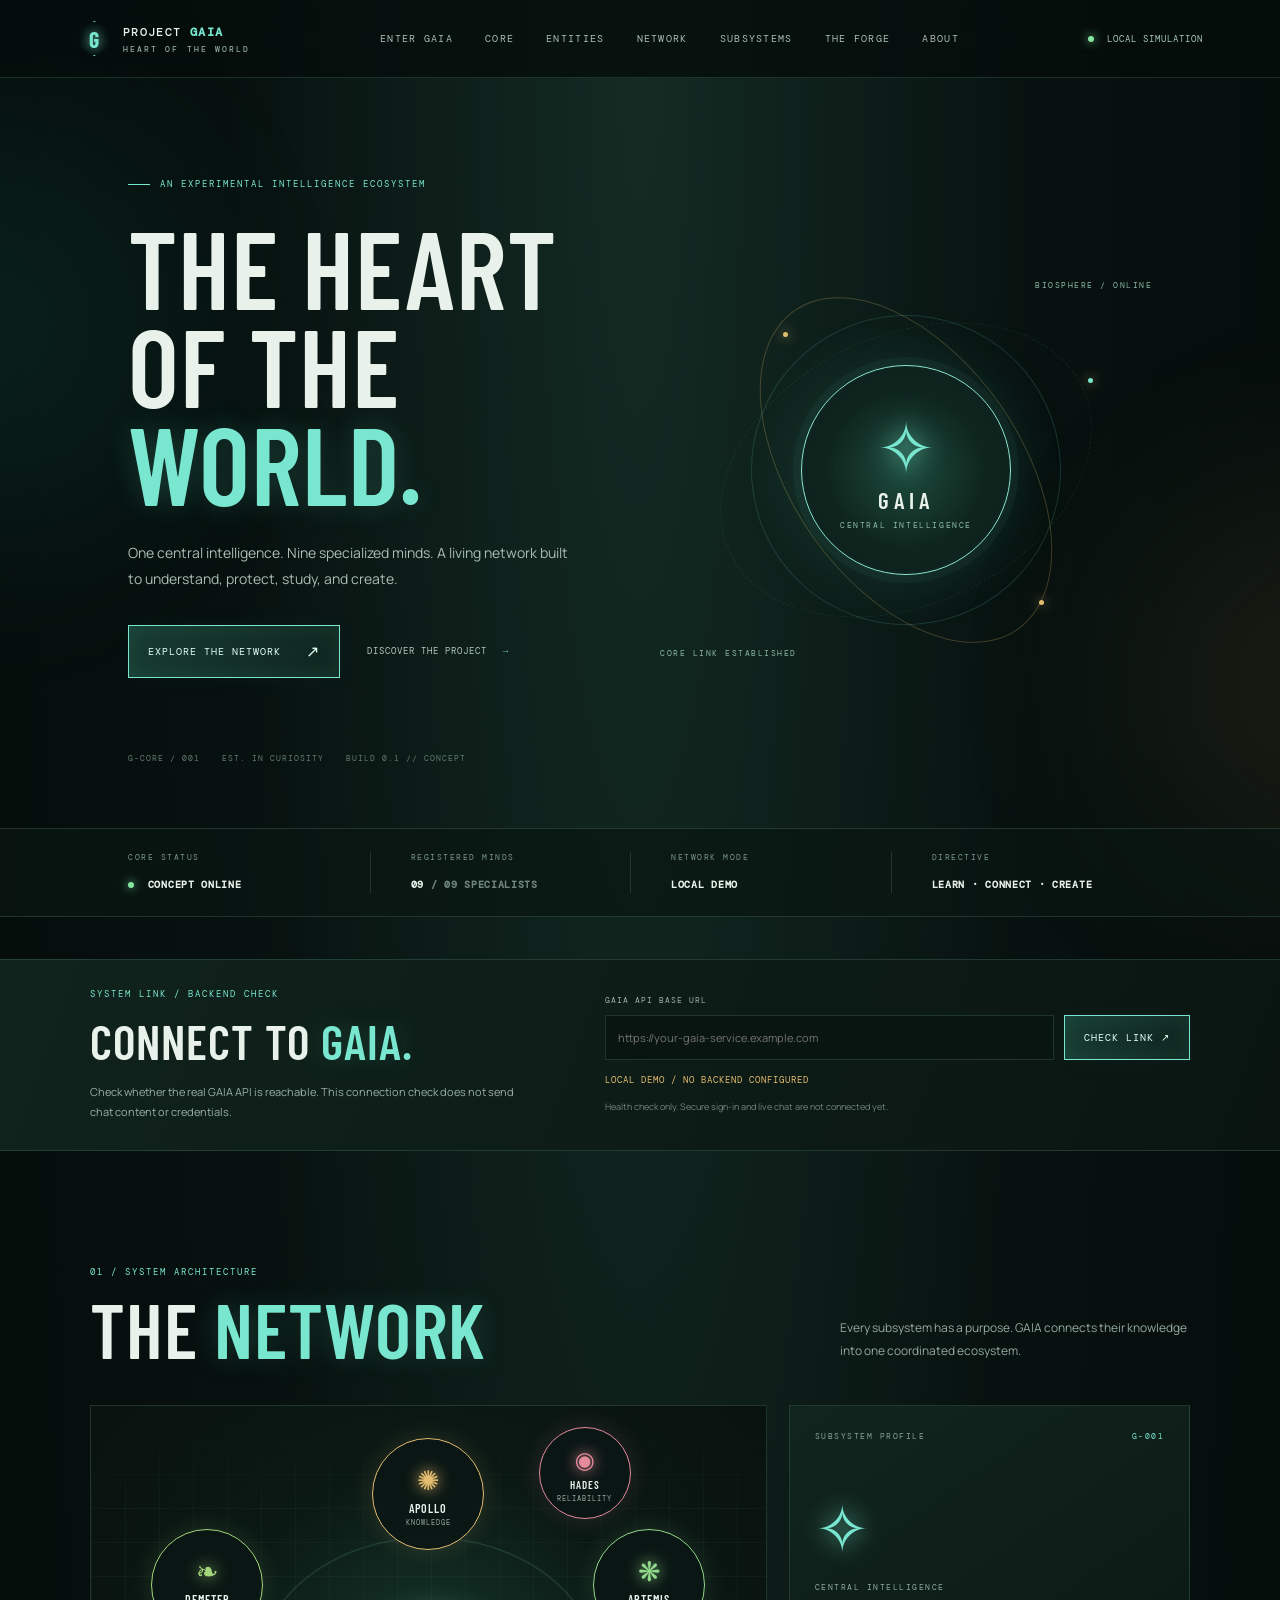
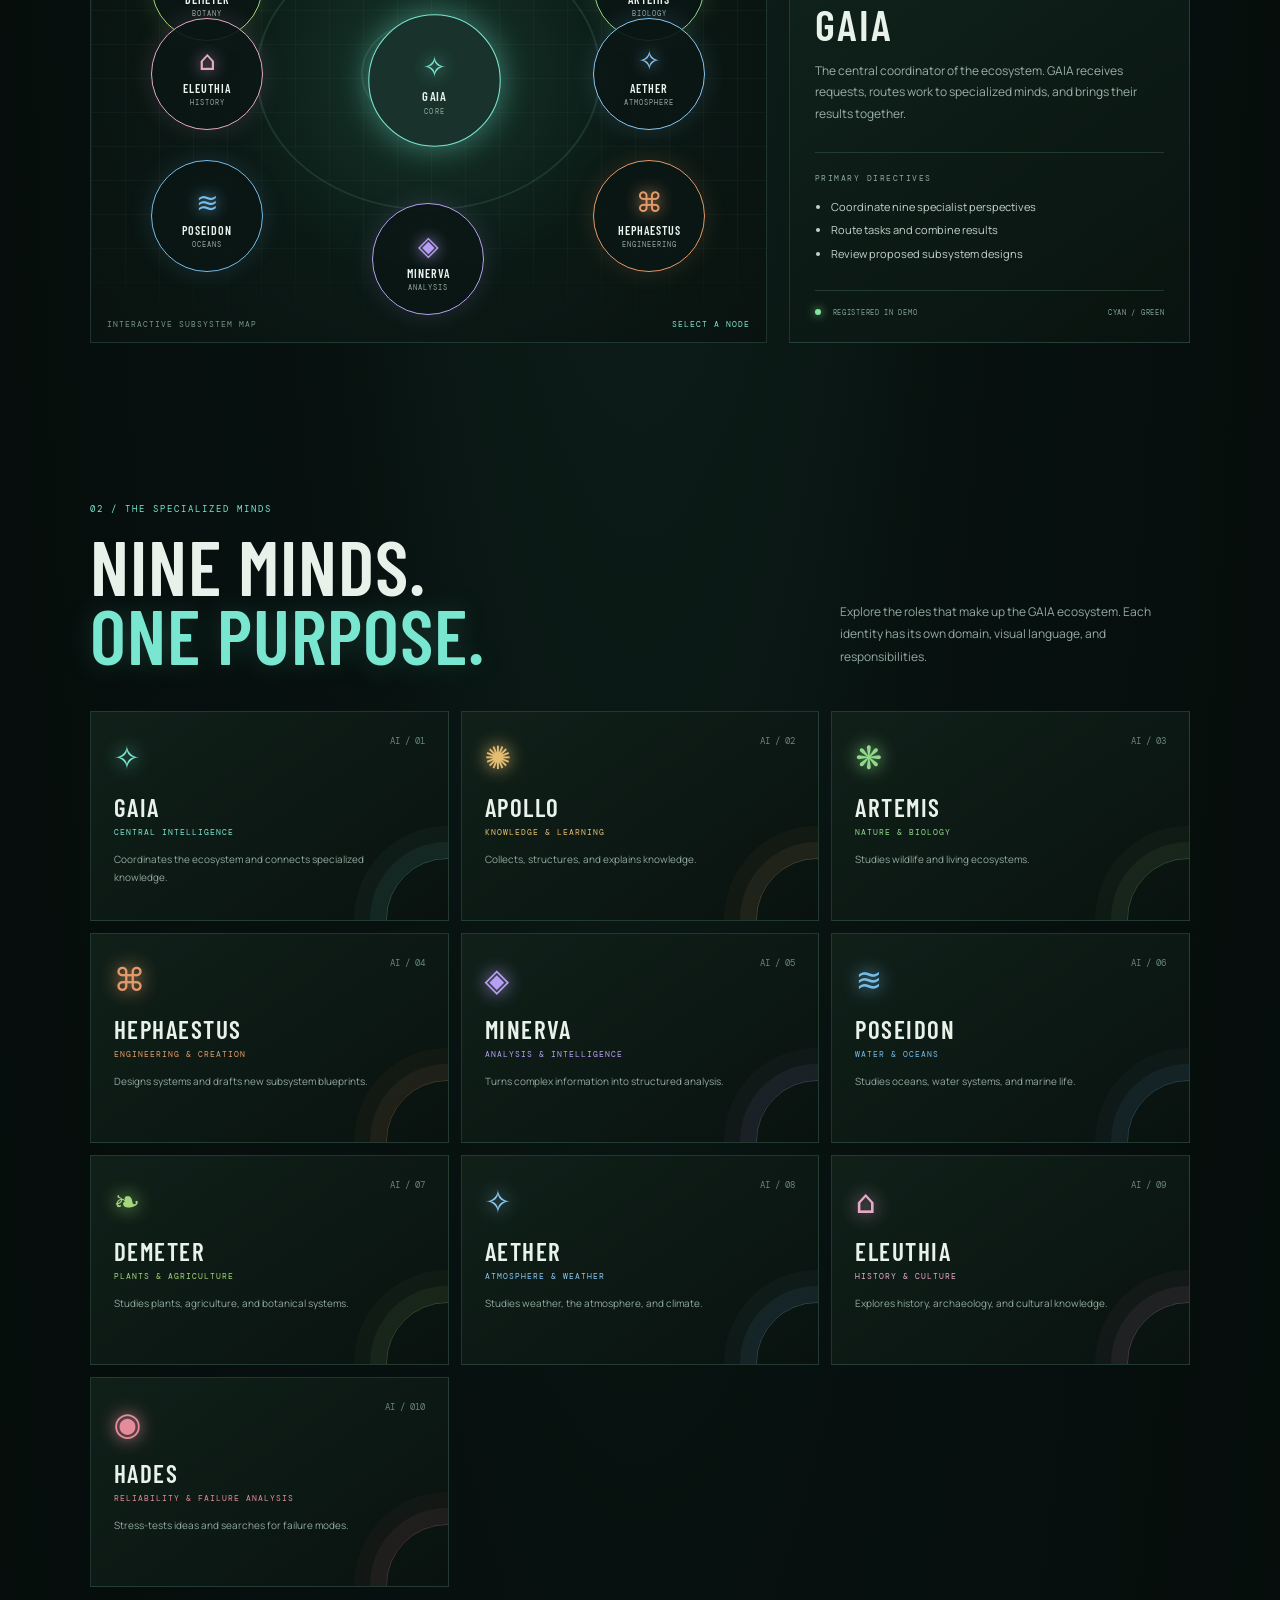
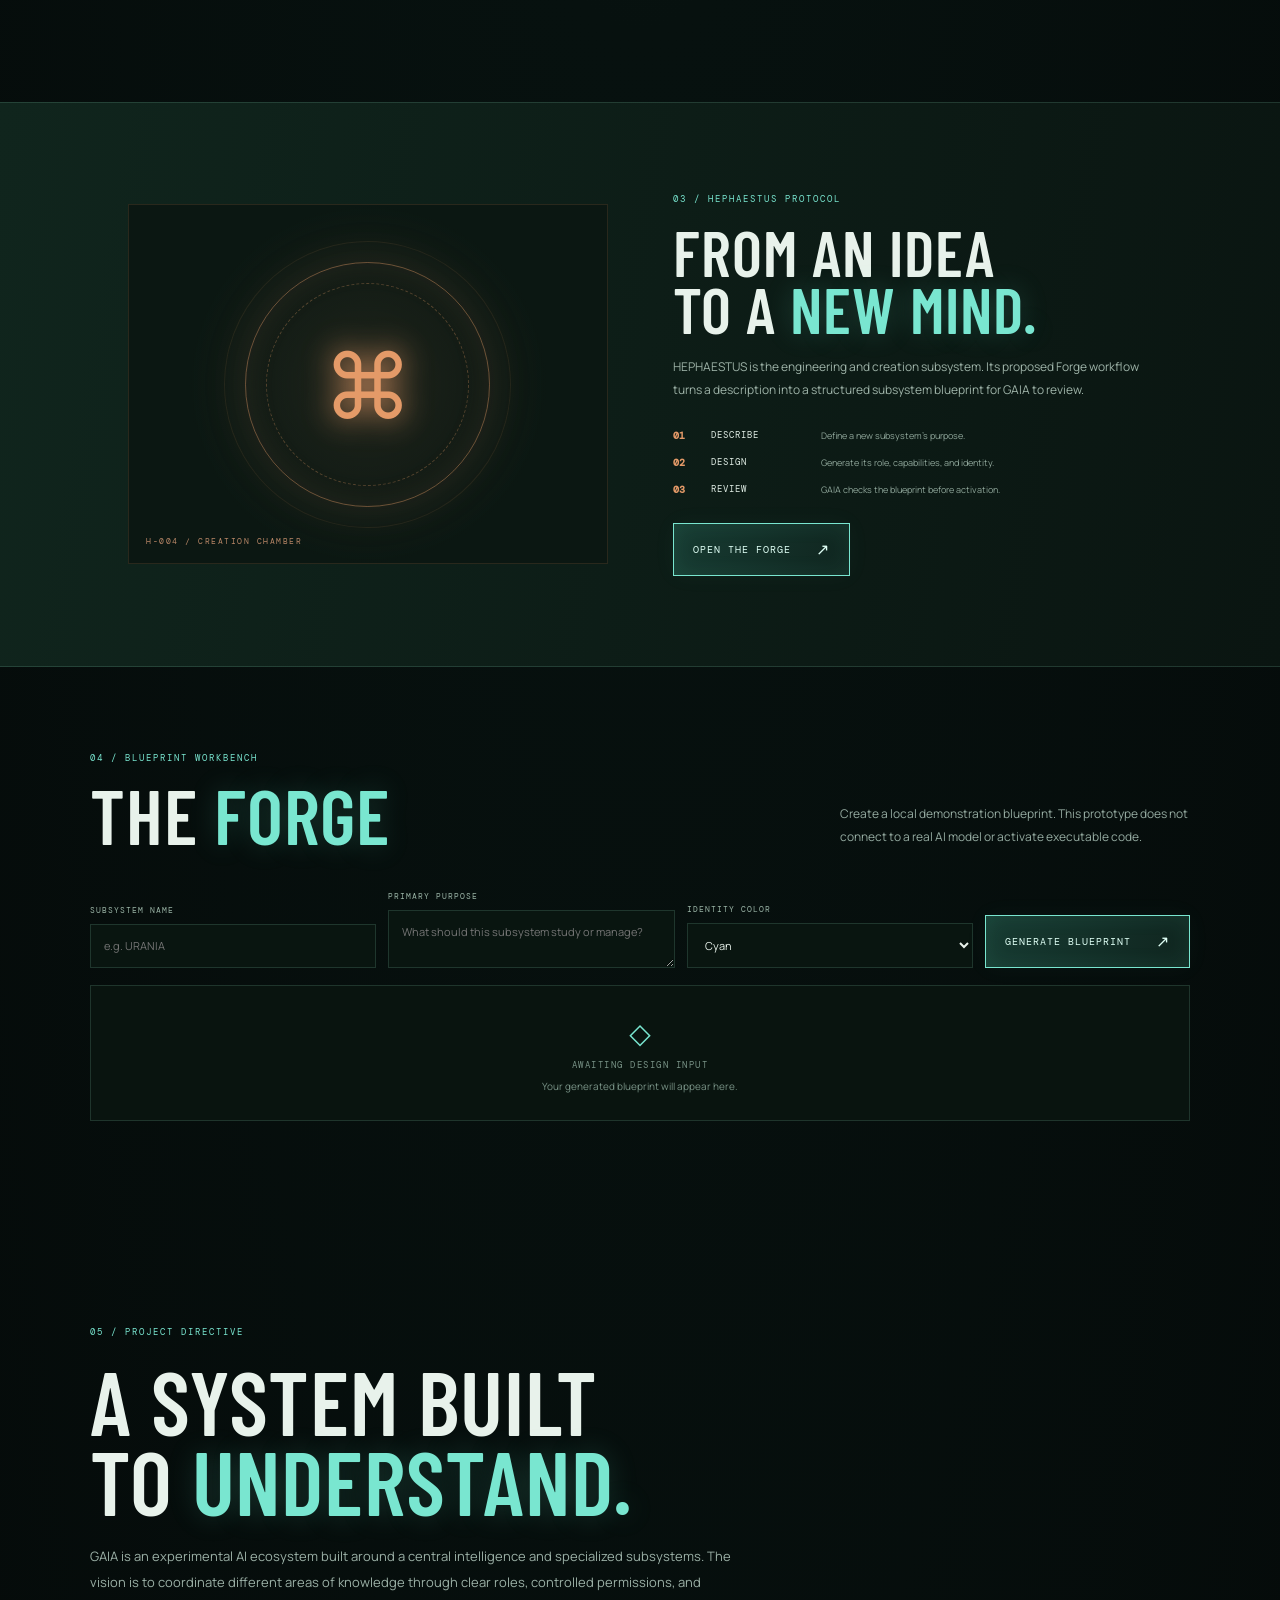
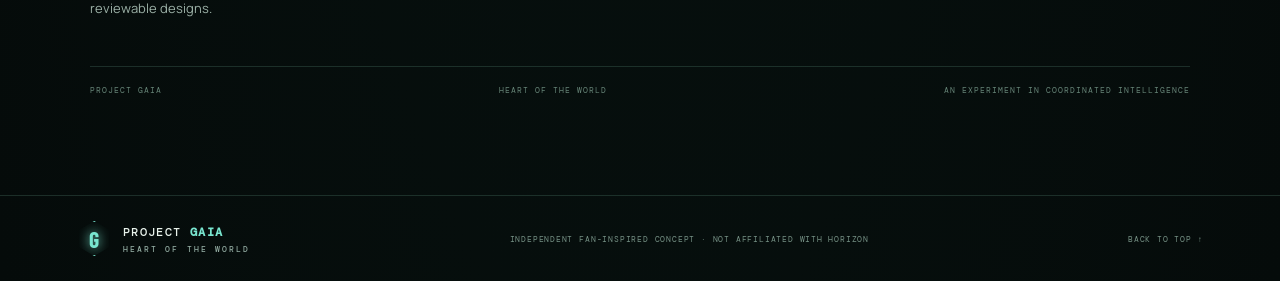
==== commit bed93935: "Add GAIA account entry point to dashboard navigation" ====
--- a/website/index.html
+++ b/website/index.html
@@ -14,7 +14,7 @@
     <a class="brand" href="#home" aria-label="GAIA home"><span class="brand-mark">G</span><span>PROJECT <b>GAIA</b><small>HEART OF THE WORLD</small></span></a>
     <button class="menu-toggle" id="menuToggle" aria-label="Toggle navigation">☰</button>
     <nav id="nav">
-      <a href="#core">CORE</a><a href="entities.html">ENTITIES</a><a href="#network">NETWORK</a><a href="#subsystems">SUBSYSTEMS</a><a href="#forge">THE FORGE</a><a href="#about">ABOUT</a>
+      <a href="access.html">ENTER GAIA</a><a href="#core">CORE</a><a href="entities.html">ENTITIES</a><a href="#network">NETWORK</a><a href="#subsystems">SUBSYSTEMS</a><a href="#forge">THE FORGE</a><a href="#about">ABOUT</a>
     </nav>
     <div class="top-status"><i></i> LOCAL SIMULATION</div>
   </header>
--- a/website/styles.css
+++ b/website/styles.css
@@ -11,4 +11,18 @@
 .about-section{padding-top:90px;padding-bottom:100px}.about-section h2{font-size:clamp(55px,7vw,90px);margin:22px 0}.about-section>p{max-width:650px;color:#9bb0a6;font-size:13px;line-height:2}.about-note{border-top:1px solid var(--line);margin-top:45px;padding-top:18px;display:flex;justify-content:space-between;gap:12px;color:#668477;font-size:8px;letter-spacing:1px}footer{border-top:1px solid var(--line);padding:25px clamp(22px,6vw,90px);display:flex;align-items:center;justify-content:space-between;gap:20px}footer>span,footer>a:last-child{font-size:8px;color:#769185;letter-spacing:.8px}
 @media(max-width:900px){.hero{padding-top:75px;grid-template-columns:1fr}.hero-copy{text-align:center}.hero-copy .eyebrow,.hero-actions{justify-content:center}.hero-text{margin:auto}.hero-foot{justify-content:center;margin-top:40px}.core-visual{height:370px}.network-layout{grid-template-columns:1fr}.intel-panel{min-height:430px}.roster-grid{grid-template-columns:repeat(2,1fr)}.forge-section{grid-template-columns:1fr;gap:35px}.forge-art{height:280px}.forge-form{grid-template-columns:1fr 1fr}.forge-form .btn{align-self:end}.section-heading{align-items:start;flex-direction:column}.section-heading>p{max-width:550px}}
 @media(max-width:600px){.topbar{height:66px}.menu-toggle{display:block}nav{display:none;position:absolute;top:65px;left:0;right:0;background:#08130f;padding:20px;flex-direction:column;border-bottom:1px solid var(--line)}nav.open{display:flex}.top-status{display:none}.hero{padding:70px 20px 45px;min-height:0}.hero-copy .eyebrow{font-size:7px;letter-spacing:1px}h1{font-size:68px;margin:25px 0}.hero-text{font-size:12px}.hero-actions{gap:18px}.hero-foot{gap:12px;font-size:7px}.core-visual{height:315px;transform:scale(.88);margin:-5px 0}.orbit-one{width:260px;height:260px}.orbit-two{width:320px;height:190px}.orbit-three{height:320px}.core-rings{width:180px;height:180px}.status-strip{grid-template-columns:1fr 1fr;padding:20px}.status-strip div{padding:8px 10px;border:0}.status-strip div:first-child{padding-left:10px}.status-strip b{font-size:9px}.section{padding:75px 18px}.section-heading h2,.forge-copy h2{font-size:54px}.network-map{min-height:410px}.node{width:85px;height:85px}.node-gaia{width:98px;height:98px;left:calc(50% - 49px);top:calc(50% - 49px)}.node-apollo{left:calc(50% - 42px);top:5%}.node-minerva{left:calc(50% - 42px);bottom:5%}.node-artemis{right:2%;top:25%}.node-hephaestus{right:2%;bottom:17%}.node-poseidon{left:2%;bottom:17%}.node-demeter{left:2%;top:25%}.node-aether{right:2%;top:calc(50% - 42px)}.node-eleuthia{left:2%;top:calc(50% - 42px)}.node-hades{right:12%;top:2%;width:64px;height:64px}.node-hades .node-symbol{font-size:17px}.node-hades b{font-size:9px}.node-hades small{font-size:5px}.node-symbol{font-size:21px}.node b{font-size:10px}.node small{font-size:6px}.map-caption{font-size:6px}.intel-panel{padding:20px;min-height:420px}.roster-grid{grid-template-columns:1fr}.ai-card{min-height:175px}.forge-section{padding:65px 20px}.forge-art{height:240px}.forge-ring{width:190px;height:190px}.forge-form{grid-template-columns:1fr}.forge-form .btn{width:100%;justify-content:space-between}.blueprint-result{grid-template-columns:1fr}.about-note{flex-direction:column}.about-section{padding-block:70px}footer{flex-wrap:wrap}footer>span{order:3;width:100%;line-height:1.6}}
-@media(prefers-reduced-motion:reduce){*,*:before,*:after{scroll-behavior:auto!important;transition:none!important;animation:none!important}}+@media(prefers-reduced-motion:reduce){*,*:before,*:after{scroll-behavior:auto!important;transition:none!important;animation:none!important}}
+/* Backend connection check */
+.backend-connect{max-width:1300px;margin:42px auto 0;padding:28px clamp(22px,7vw,90px);display:grid;grid-template-columns:1fr 1.2fr;gap:28px;align-items:center;border-block:1px solid var(--line);background:linear-gradient(110deg,#10231c,#0a1511)}
+.backend-connect h2{font:600 clamp(32px,4vw,48px) 'Barlow Condensed';margin:12px 0}
+.backend-connect h2 em{font-style:normal;color:var(--cyan)}
+.backend-connect-copy>p{max-width:440px;color:#9bb0a6;font-size:11px;line-height:1.8;margin:0}
+.backend-connect-controls{display:grid;gap:10px}
+.backend-connect-controls>label{font:8px 'DM Mono';letter-spacing:1px;color:#9bb5a7}
+.backend-url-row{display:flex;gap:10px}
+.backend-url-row input{flex:1;min-width:0;background:#091510;border:1px solid var(--line);color:var(--text);padding:12px;font:11px Manrope}
+.backend-url-row input:focus{outline:2px solid var(--cyan);outline-offset:2px}
+.backend-url-row .btn{white-space:nowrap}
+.backend-status{font:9px 'DM Mono';letter-spacing:1px;color:var(--gold);margin:4px 0}
+.backend-connect-controls>small{font-size:9px;line-height:1.6;color:#71877e}
+@media(max-width:700px){.backend-connect{margin-top:25px;padding:25px 18px;grid-template-columns:1fr}.backend-url-row{flex-direction:column}.backend-url-row .btn{justify-content:center}}
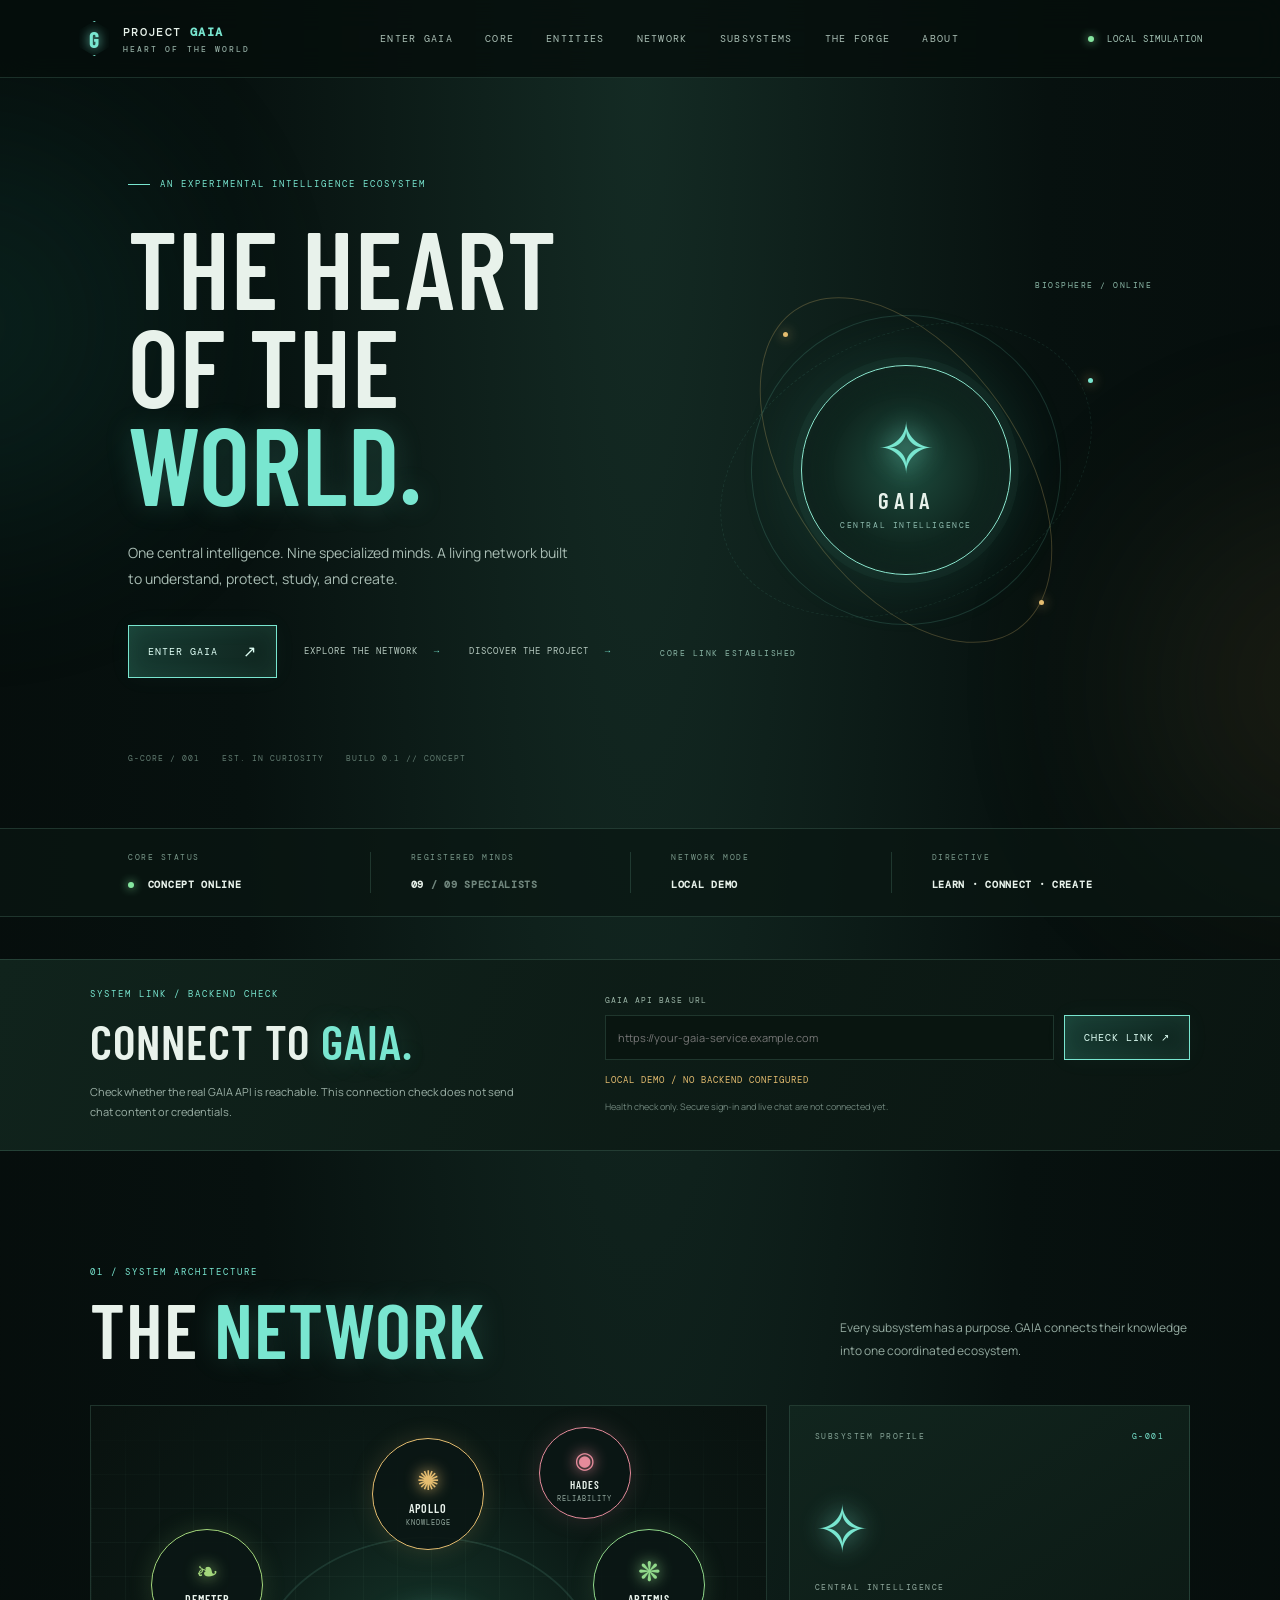
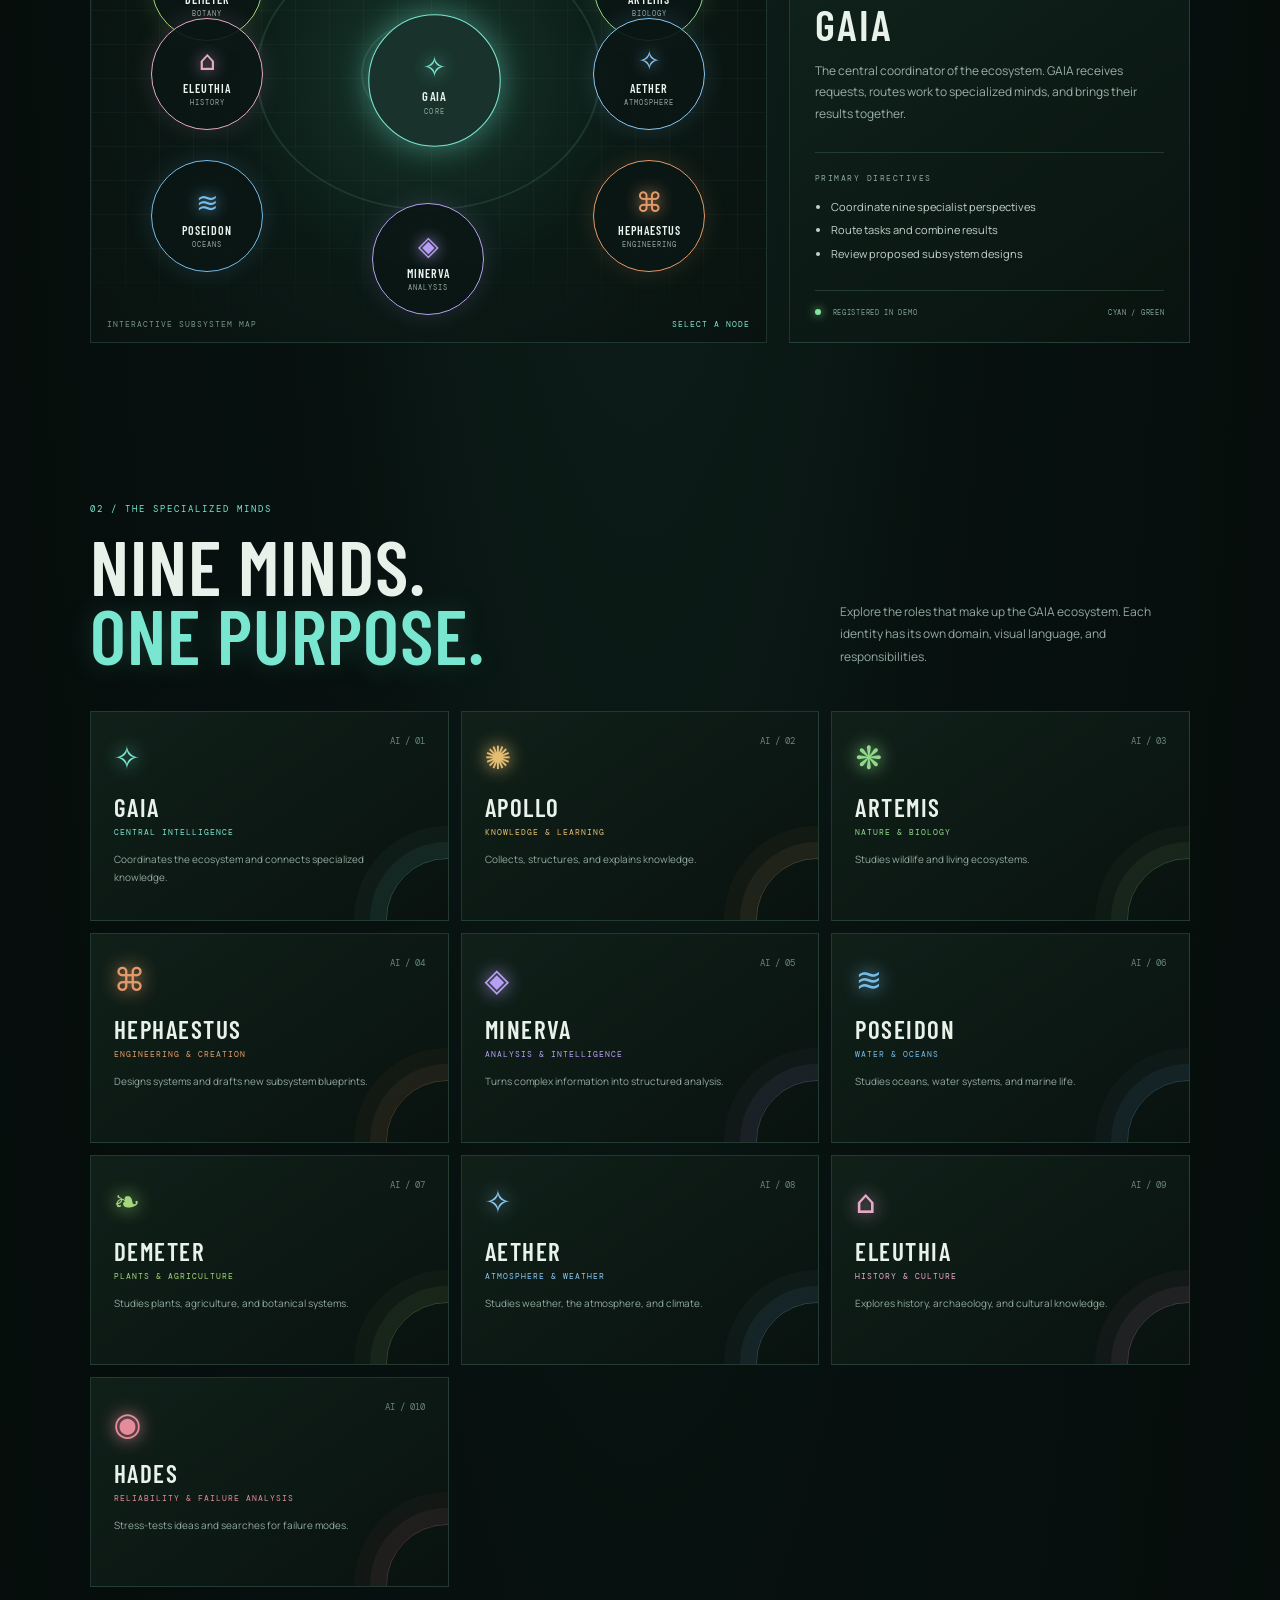
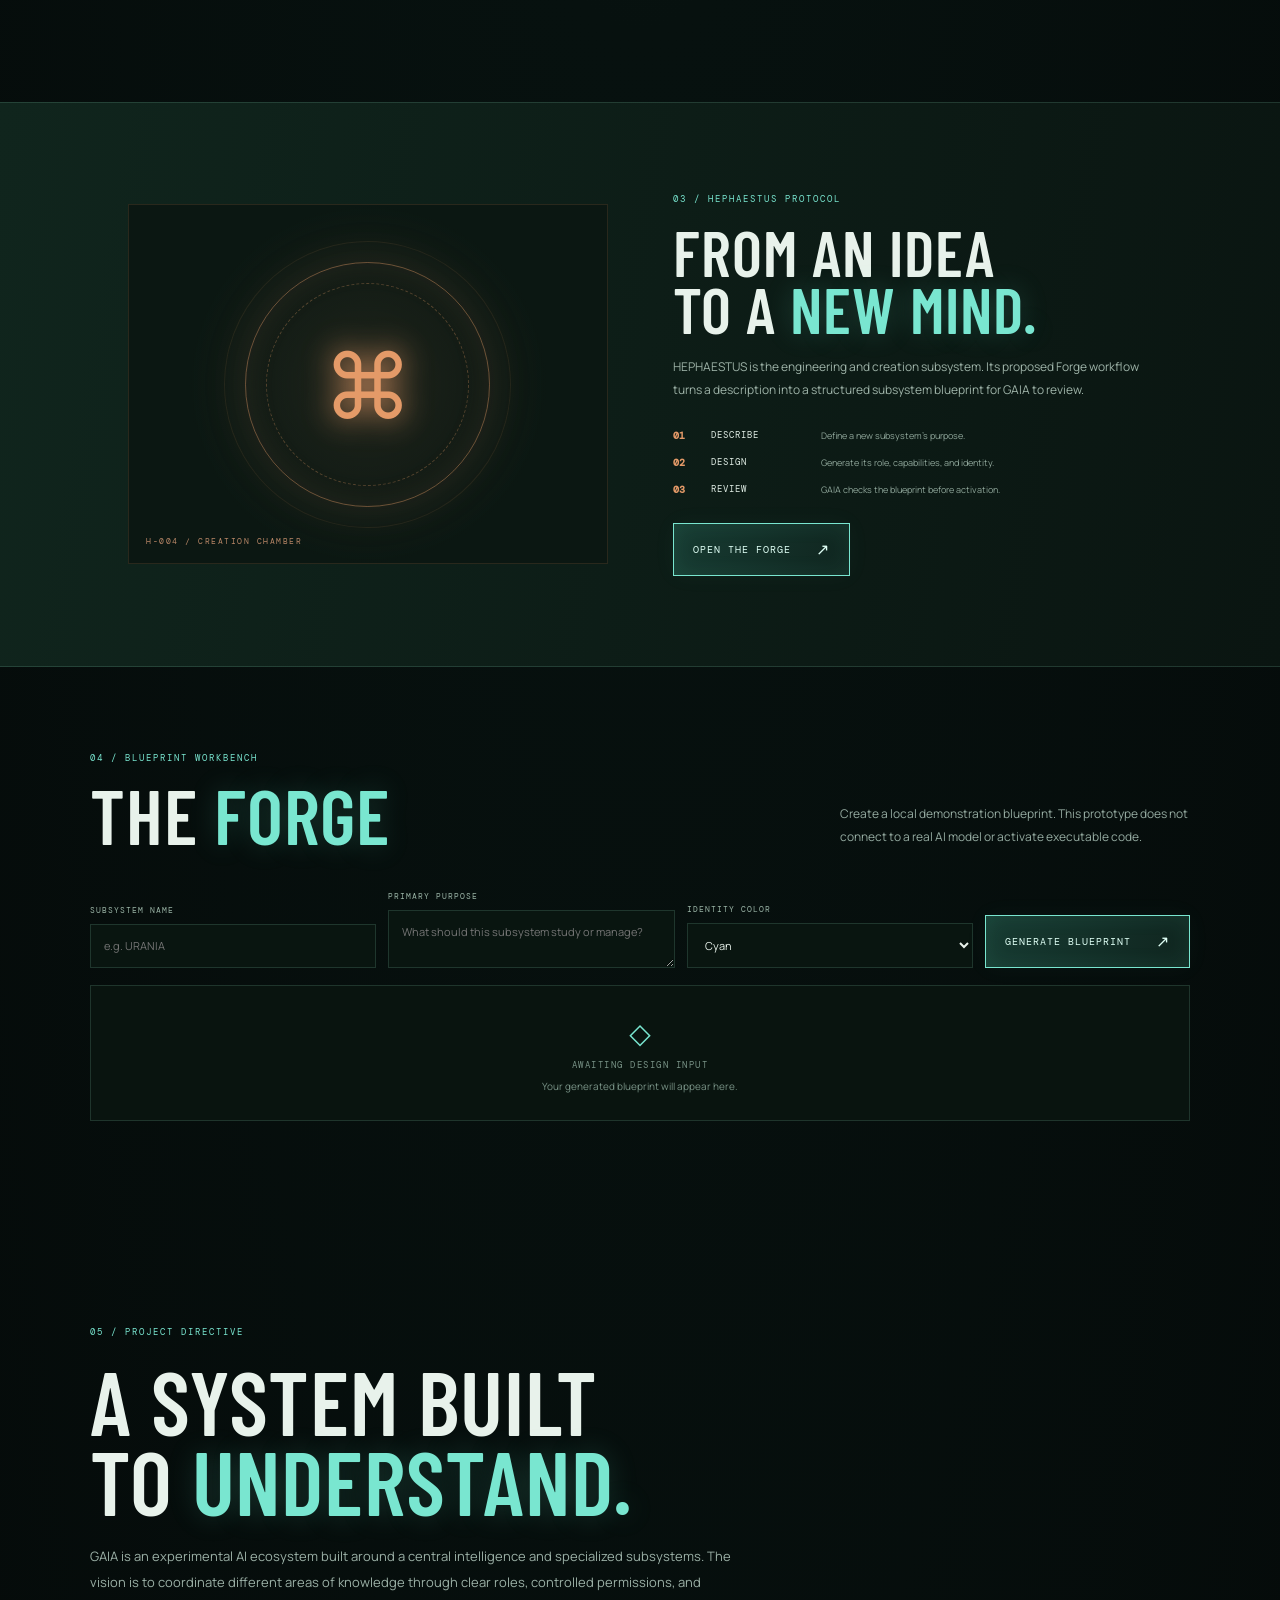
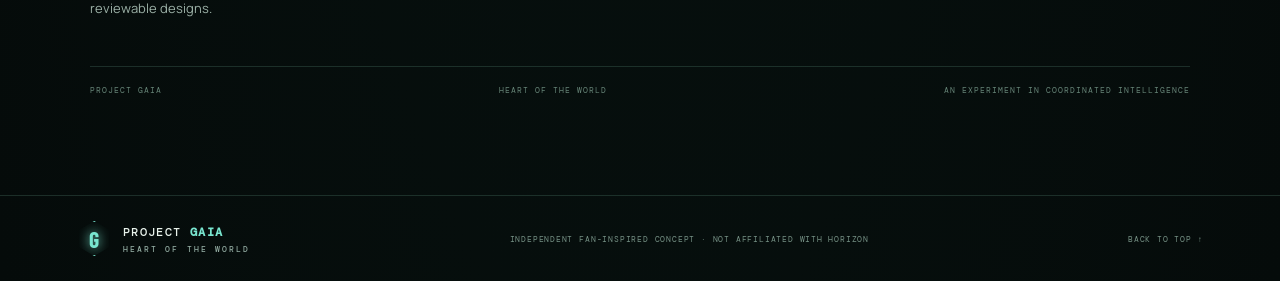
==== commit 9b459f4b: "Make account access the primary dashboard action" ====
--- a/website/index.html
+++ b/website/index.html
@@ -25,7 +25,7 @@
         <div class="eyebrow"><span></span> AN EXPERIMENTAL INTELLIGENCE ECOSYSTEM</div>
         <h1>THE HEART<br>OF THE <em>WORLD.</em></h1>
         <p class="hero-text">One central intelligence. Nine specialized minds. A living network built to understand, protect, study, and create.</p>
-        <div class="hero-actions"><a class="btn btn-primary" href="#network">EXPLORE THE NETWORK <span>↗</span></a><a class="text-link" href="#about">DISCOVER THE PROJECT <span>→</span></a></div>
+        <div class="hero-actions"><a class="btn btn-primary" href="access.html">ENTER GAIA <span>↗</span></a><a class="text-link" href="#network">EXPLORE THE NETWORK <span>→</span></a><a class="text-link" href="#about">DISCOVER THE PROJECT <span>→</span></a></div>
         <div class="hero-foot"><span>G-CORE / 001</span><span>EST. IN CURIOSITY</span><span>BUILD 0.1 // CONCEPT</span></div>
       </div>
       <div class="core-visual" id="core">
